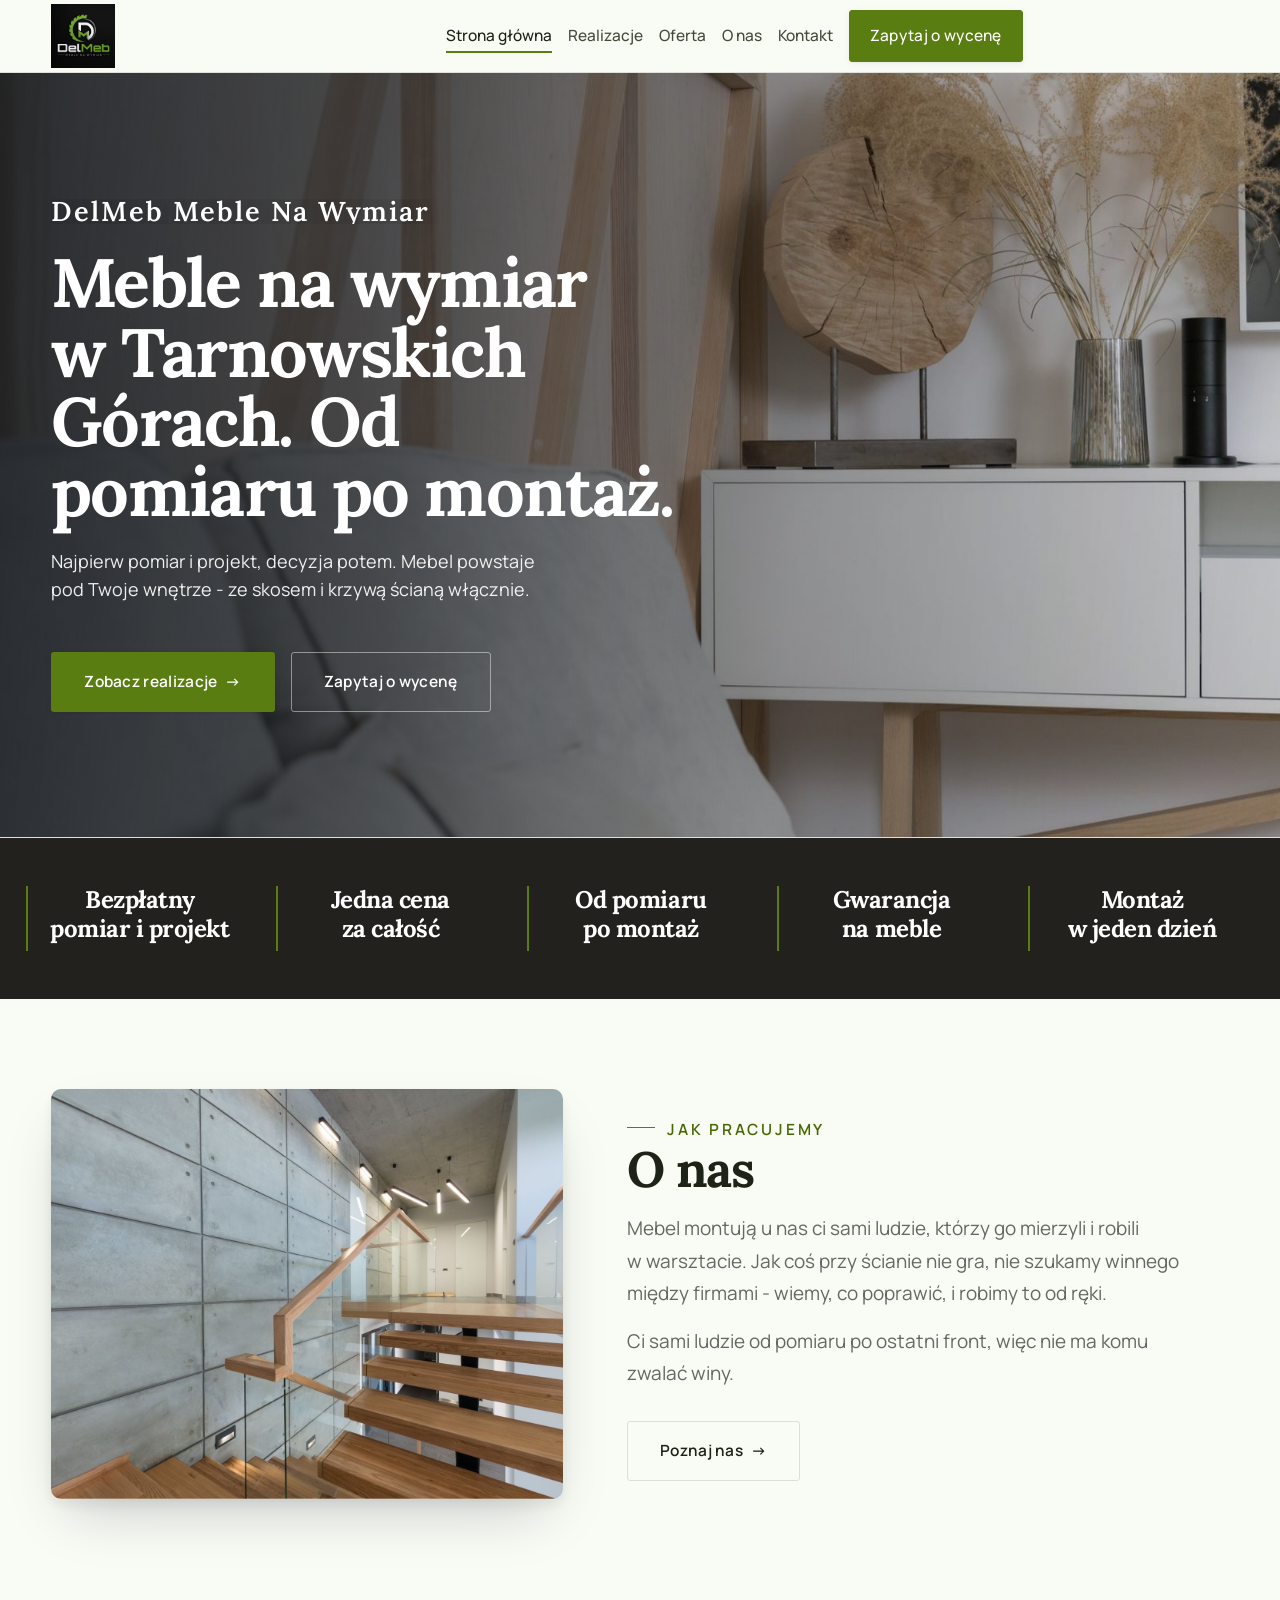
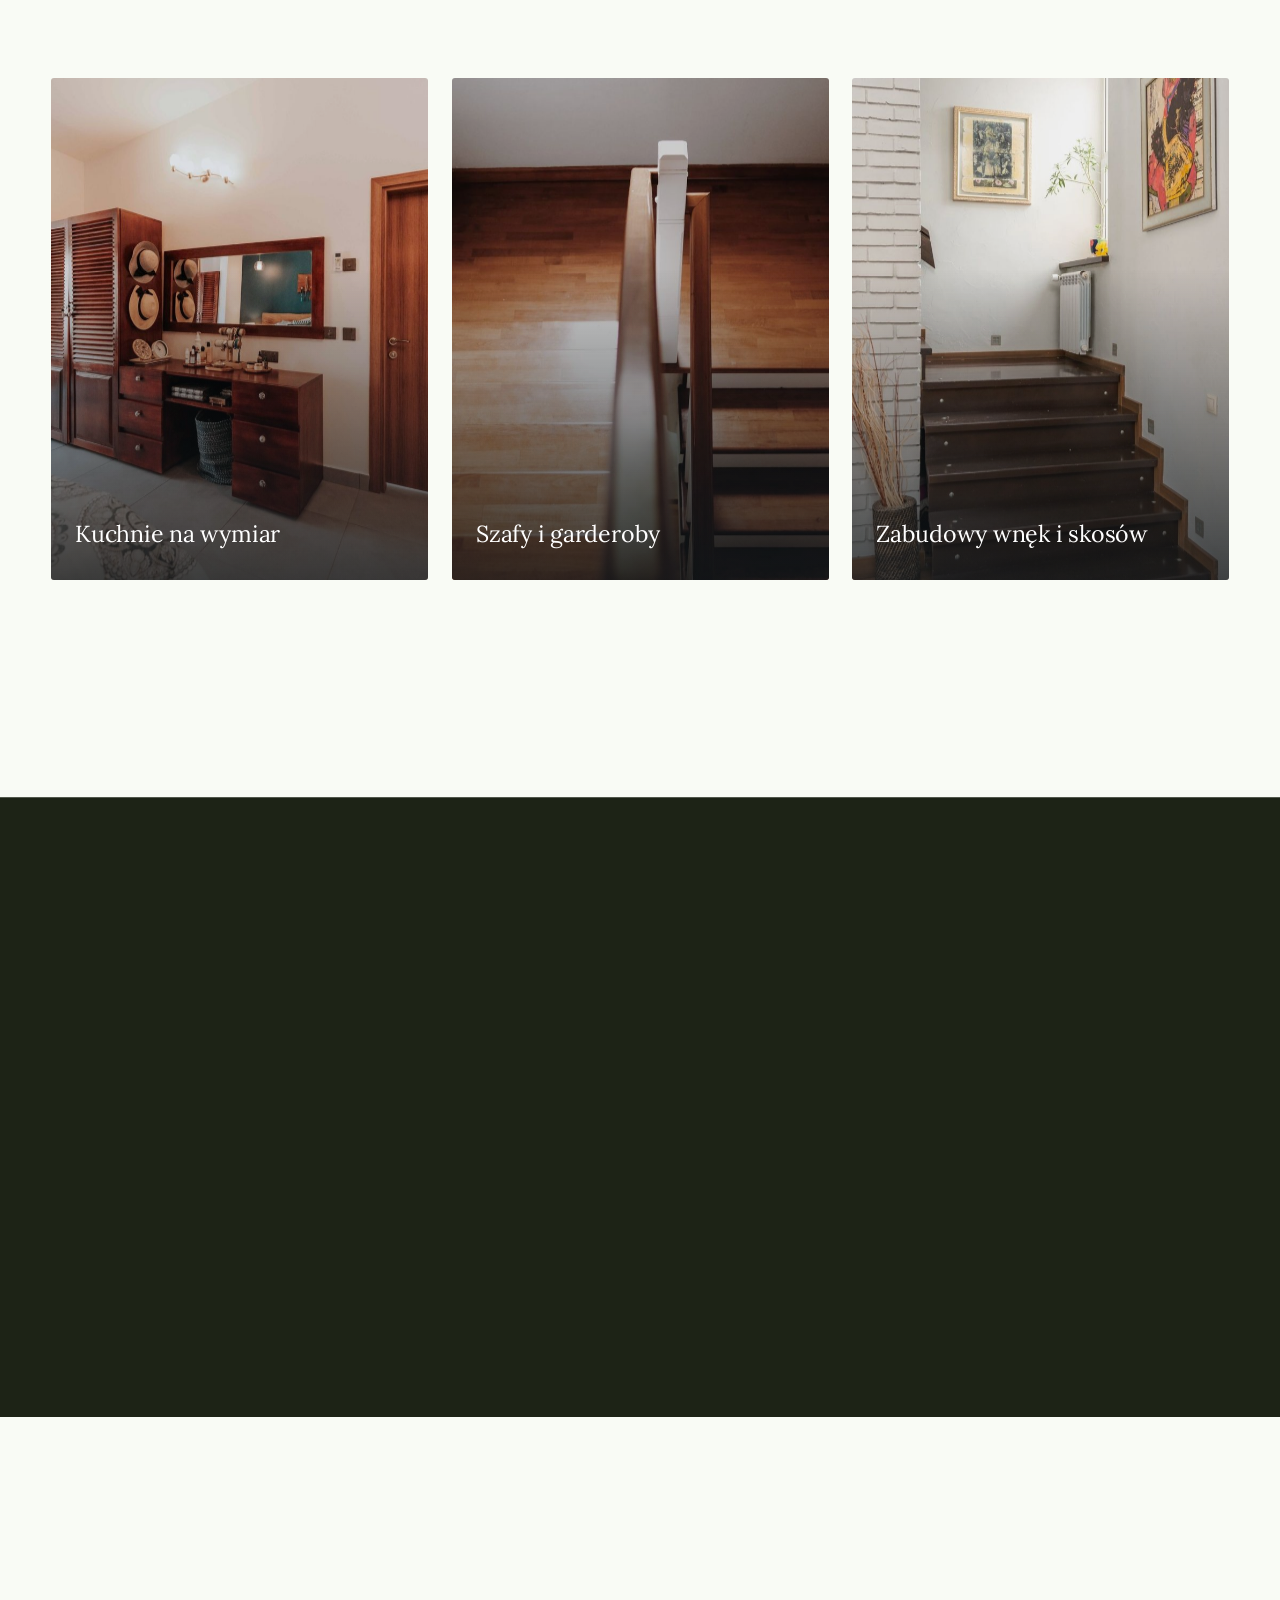
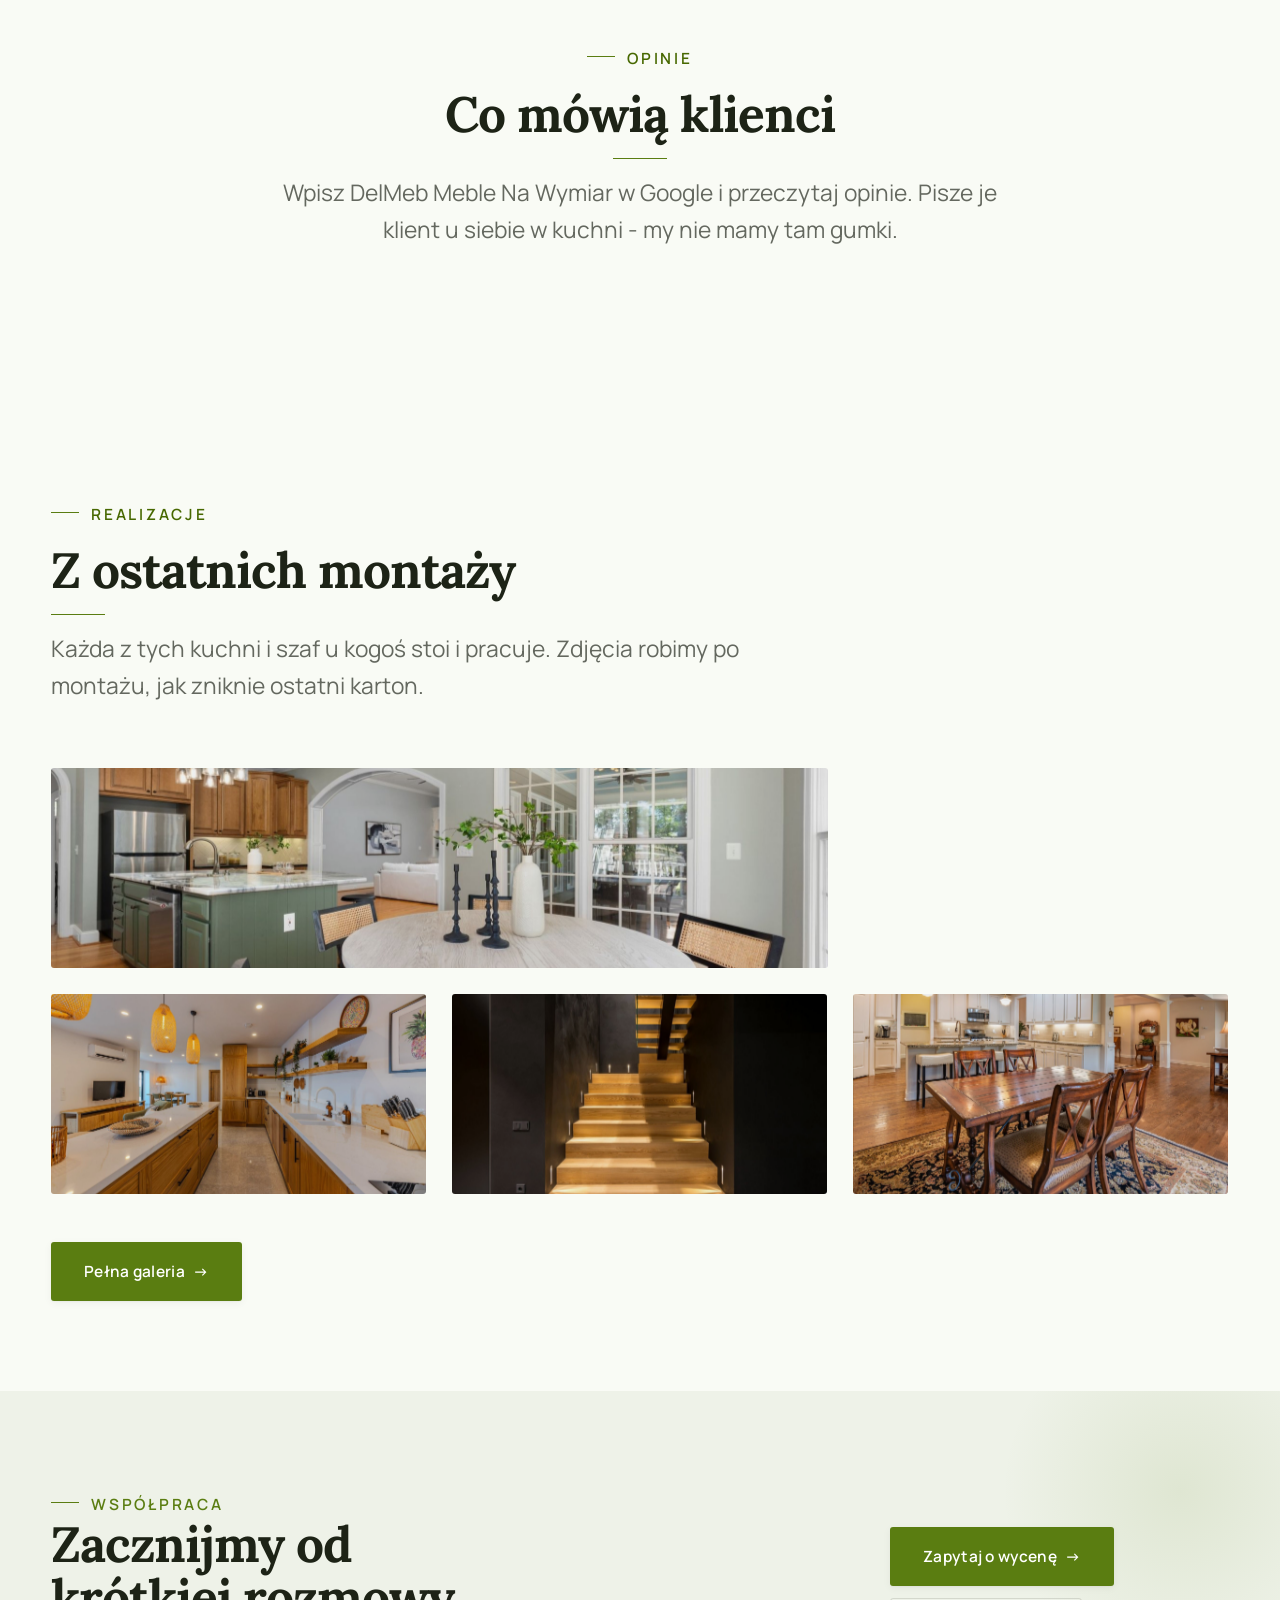
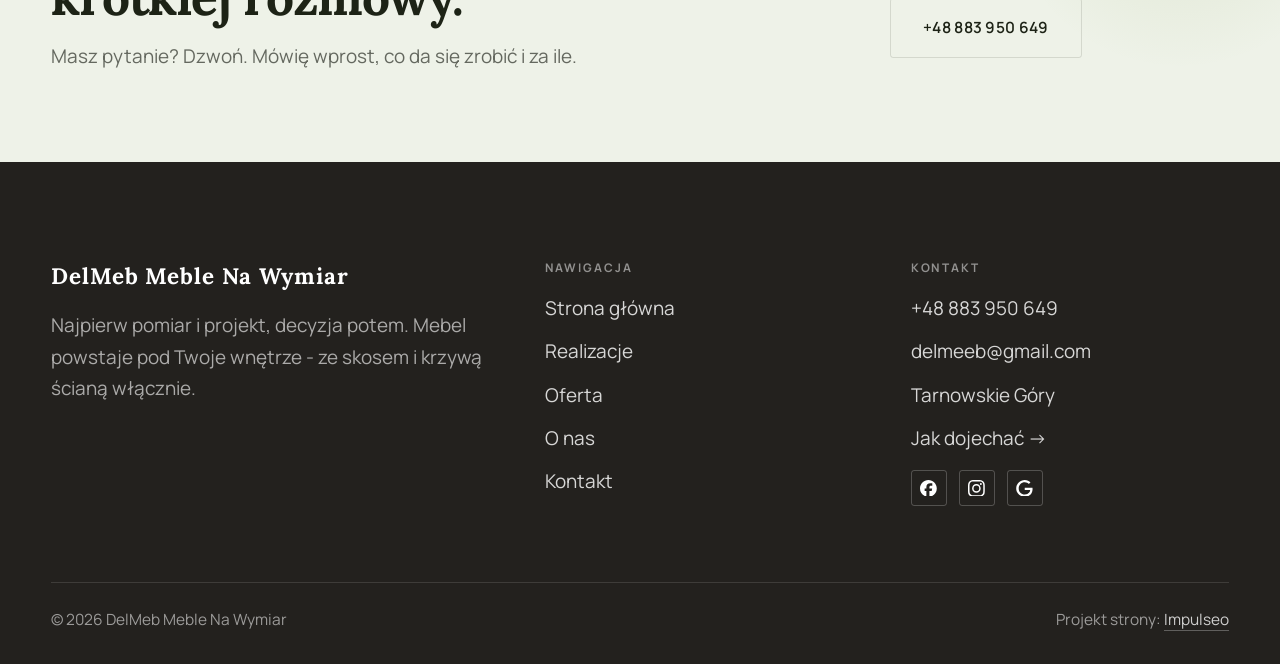
==== index.html @ a3f9ccca "Strona demo: delmeb-meble-na-wymiar" ====
<!DOCTYPE html>
<html lang="pl">
<head>
<meta charset="UTF-8">
<meta name="viewport" content="width=device-width, initial-scale=1.0">
<title>DelMeb Meble Na Wymiar - meble na wymiar, kuchnie i szafy</title>
<meta name="description" content="Meble na wymiar w Tarnowskich Górach: kuchnie, szafy i zabudowy pod Twoje wnętrze. Bezpłatny pomiar i projekt, jedna cena, montaż z gwarancją. Zadzwoń: +48 883 950 649.">
<link rel="canonical" href="https://kris20032.github.io/delmeb-meble-na-wymiar/">
<meta name="robots" content="noindex, nofollow">
<meta property="og:type" content="website">
<meta property="og:locale" content="pl_PL">
<meta property="og:site_name" content="DelMeb Meble Na Wymiar">
<meta property="og:title" content="DelMeb Meble Na Wymiar - meble na wymiar, kuchnie i szafy">
<meta property="og:description" content="Meble na wymiar w Tarnowskich Górach: kuchnie, szafy i zabudowy pod Twoje wnętrze. Bezpłatny pomiar i projekt, jedna cena, montaż z gwarancją. Zadzwoń: +48 883 950 649.">
<meta property="og:url" content="https://kris20032.github.io/delmeb-meble-na-wymiar/">
<meta property="og:image" content="https://kris20032.github.io/delmeb-meble-na-wymiar/img/og.jpg">
<meta property="og:image:width" content="1200">
<meta property="og:image:height" content="630">
<meta name="twitter:card" content="summary_large_image">
<script type="application/ld+json">{"@context": "https://schema.org", "@type": "HomeAndConstructionBusiness", "name": "DelMeb Meble Na Wymiar", "url": "https://kris20032.github.io/delmeb-meble-na-wymiar/", "telephone": "+48883950649", "image": "https://kris20032.github.io/delmeb-meble-na-wymiar/img/og.jpg", "areaServed": "Tarnowskie Góry", "sameAs": ["https://www.facebook.com/DelMeb.Meble.na.wymiar/", "https://www.instagram.com/delmeb_meble_na_wymiar/", "https://www.google.com/maps/place/DelMeb+Meble+Na+Wymiar/@50.4553258,18.847706,17z/data=!4m6!3m5!1s0x471129ba5f49520d:0xf92a352cb4d22ef1"]}</script>
<link rel="preconnect" href="https://fonts.googleapis.com">
<link rel="preconnect" href="https://fonts.gstatic.com" crossorigin>
<link href="https://fonts.googleapis.com/css2?family=Lora:wght@500;600;700&family=Manrope:wght@400;500;600&display=swap" rel="stylesheet">
<link rel="stylesheet" href="assets/styles.css?v=ba3d588a">
</head>
<body>

<header class="nav">
  <div class="wrap nav-inner">
    <a class="brand brand-has-logo" href="index.html"><img class="brand-logo" src="img/logo.jpg" alt="DelMeb Meble Na Wymiar" width="720" height="720" decoding="async"></a>
    <nav class="nav-links">
      <a href="index.html" class="active" aria-current="page">Strona główna</a>
      <a href="realizacje.html">Realizacje</a>
      <a href="oferta.html">Oferta</a>
      <a href="o-nas.html">O nas</a>
      <a href="kontakt.html">Kontakt</a>
      <a href="kontakt.html" class="btn btn-accent">Zapytaj o wycenę</a>
    </nav>
    <button class="nav-toggle" aria-label="Menu"><span></span><span></span><span></span></button>
  </div>
</header>

<main>
<section class="hero-cine">
  <img src="img/hero.jpg" fetchpriority="high" data-rotate="img/g14.jpg|img/g13.jpg" alt="DelMeb Meble Na Wymiar - Meble na wymiar w Tarnowskich Górach. Od pomiaru po montaż. " width="1880" height="1253">
  <div class="wrap">
    <div class="hero-copy">
      <div class="brandmark bm-s"><span class="bm-line"><span>DelMeb Meble Na Wymiar</span></span></div>
      <h1>Meble na wymiar w Tarnowskich Górach. Od pomiaru po montaż. </h1>
      <p class="lead">Najpierw pomiar i projekt, decyzja potem. Mebel powstaje pod Twoje wnętrze - ze skosem i krzywą ścianą włącznie.</p>
      <div class="hero-actions">
        <a href="realizacje.html" class="btn btn-accent">Zobacz realizacje <span class="arr">→</span></a>
        <a href="kontakt.html" class="btn btn-ghost btn-on-dark">Zapytaj o wycenę</a>
      </div>
    </div>
  </div>
</section>
<section class="strip n-5" style="padding-block:0">
  <div class="wrap">
    <div class="item reveal"><div class="k">Bezpłatny pomiar i projekt</div><div class="v"></div></div>
    <div class="item reveal"><div class="k">Jedna cena za całość</div><div class="v"></div></div>
    <div class="item reveal"><div class="k">Od pomiaru po montaż</div><div class="v"></div></div>
    <div class="item reveal"><div class="k">Gwarancja na meble</div><div class="v"></div></div>
    <div class="item reveal"><div class="k">Montaż w jeden dzień</div><div class="v"></div></div>
  </div>
</section>
<section>
  <div class="wrap split">
    <div class="split-art reveal"><img src="img/g1.jpg" alt="DelMeb Meble Na Wymiar - realizacja" loading="lazy" width="1600" height="1068" decoding="async"></div>
    <div class="split-copy reveal">
      <span class="eyebrow">Jak pracujemy</span>
      <h2>O nas</h2>
      <p class="muted">Mebel montują u nas ci sami ludzie, którzy go mierzyli i robili w warsztacie. Jak coś przy ścianie nie gra, nie szukamy winnego między firmami - wiemy, co poprawić, i robimy to od ręki.</p>
      <p class="muted">Ci sami ludzie od pomiaru po ostatni front, więc nie ma komu zwalać winy.</p>
      <a href="o-nas.html" class="btn btn-ghost">Poznaj nas <span class="arr">→</span></a>
    </div>
  </div>
</section>
<section class="gateways-band">
  <div class="wrap">
    <div class="gateways">
      <a href="oferta.html" class="gateway reveal"><img src="img/g2.jpg" alt="Kuchnie na wymiar" loading="lazy" width="1600" height="1067" decoding="async"><span class="g-ttl">Kuchnie na wymiar</span></a>
      <a href="oferta.html" class="gateway reveal"><img src="img/g3.jpg" alt="Szafy i garderoby" loading="lazy" width="1600" height="1066" decoding="async"><span class="g-ttl">Szafy i garderoby</span></a>
      <a href="oferta.html" class="gateway reveal"><img src="img/g4.jpg" alt="Zabudowy wnęk i skosów" loading="lazy" width="1600" height="1068" decoding="async"><span class="g-ttl">Zabudowy wnęk i skosów</span></a>
    </div>
  </div>
</section>
<section class="stopklatka" aria-hidden="true">
  <div class="stk-bg" style="background-image:url(img/g5.jpg)"></div>
</section>
<section class="opinie op-fallback">
  <div class="wrap">
    <div class="head center reveal">
      <span class="eyebrow">Opinie</span>
      <h2>Co mówią klienci</h2>
      <p>Wpisz DelMeb Meble Na Wymiar w Google i przeczytaj opinie. Pisze je klient u siebie w kuchni - my nie mamy tam gumki.</p>
    </div>
  </div>
</section>
<section>
  <div class="wrap">
    <div class="head reveal">
      <span class="eyebrow">Realizacje</span>
      <h2>Z ostatnich montaży</h2>
      <p>Każda z tych kuchni i szaf u kogoś stoi i pracuje. Zdjęcia robimy po montażu, jak zniknie ostatni karton.</p>
    </div>
    <div class="gallery">
      <div class="tile t-two3 reveal"><img src="img/g6.jpg" alt="DelMeb Meble Na Wymiar" loading="lazy" width="1600" height="1066" decoding="async"></div>
      <div class="tile t-third reveal"><img src="img/g7.jpg" alt="DelMeb Meble Na Wymiar" loading="lazy" width="1600" height="1068" decoding="async"></div>
      <div class="tile t-third reveal"><img src="img/g8.jpg" alt="DelMeb Meble Na Wymiar" loading="lazy" width="1600" height="1066" decoding="async"></div>
      <div class="tile t-third reveal"><img src="img/g9.jpg" alt="DelMeb Meble Na Wymiar" loading="lazy" width="1600" height="1068" decoding="async"></div>
      <div class="tile t-third reveal"><img src="img/g10.jpg" alt="DelMeb Meble Na Wymiar" loading="lazy" width="1600" height="1066" decoding="async"></div>
    </div>
    <div style="margin-top:var(--space-7)" class="reveal"><a href="realizacje.html" class="btn btn-accent">Pełna galeria <span class="arr">→</span></a></div>
  </div>
</section>
<section class="cta">
  <div class="wrap">
    <div class="reveal">
      <span class="eyebrow">Współpraca</span>
      <h2>Zacznijmy od krótkiej rozmowy.</h2>
      <p>Masz pytanie? Dzwoń. Mówię wprost, co da się zrobić i za ile.</p>
    </div>
    <div class="cta-actions reveal">
      <a href="kontakt.html" class="btn btn-light">Zapytaj o wycenę <span class="arr">→</span></a>
      <a href="tel:+48883950649" class="btn btn-ghost btn-ghost-cta">+48 883 950 649</a>
    </div>
  </div>
</section>
</main>

<footer>
  <div class="wrap">
    <div class="foot-grid">
      <div class="foot-brand">
        <div class="name">DelMeb Meble Na Wymiar</div>
        <p>Najpierw pomiar i projekt, decyzja potem. Mebel powstaje pod Twoje wnętrze - ze skosem i krzywą ścianą włącznie.</p>
      </div>
      <div class="foot-col">
        <h4>Nawigacja</h4>
        <a href="index.html">Strona główna</a>
        <a href="realizacje.html">Realizacje</a>
        <a href="oferta.html">Oferta</a>
        <a href="o-nas.html">O nas</a>
        <a href="kontakt.html">Kontakt</a>
      </div>
      <div class="foot-col">
        <h4>Kontakt</h4>
        <a href="tel:+48883950649">+48 883 950 649</a>
        <a href="mailto:delmeeb@gmail.com">delmeeb@gmail.com</a>
        <p>Tarnowskie Góry</p>
        <a href="https://www.google.com/maps/place/DelMeb+Meble+Na+Wymiar/@50.4553258,18.847706,17z/data=!4m6!3m5!1s0x471129ba5f49520d:0xf92a352cb4d22ef1" target="_blank" rel="noopener">Jak dojechać →</a>
      <div class="foot-soc">
        <a class="soc" href="https://www.facebook.com/DelMeb.Meble.na.wymiar/" target="_blank" rel="noopener" aria-label="Facebook - DelMeb Meble Na Wymiar"><svg viewBox="0 0 24 24" aria-hidden="true" focusable="false"><path d="M9.101 23.691v-7.98H6.627v-3.667h2.474v-1.58c0-4.085 1.848-5.978 5.858-5.978.401 0 .955.042 1.468.103a8.68 8.68 0 0 1 1.141.195v3.325a8.623 8.623 0 0 0-.653-.036 26.805 26.805 0 0 0-.733-.009c-.707 0-1.259.096-1.675.309a1.686 1.686 0 0 0-.679.622c-.258.42-.374.995-.374 1.752v1.297h3.919l-.386 2.103-.287 1.564h-3.246v8.245C19.396 23.238 24 18.179 24 12.044c0-6.627-5.373-12-12-12s-12 5.373-12 12c0 5.628 3.874 10.35 9.101 11.647Z" fill="currentColor"/></svg></a>
        <a class="soc" href="https://www.instagram.com/delmeb_meble_na_wymiar/" target="_blank" rel="noopener" aria-label="Instagram - DelMeb Meble Na Wymiar"><svg viewBox="0 0 24 24" aria-hidden="true" focusable="false"><path d="M7.0301.084c-1.2768.0602-2.1487.264-2.911.5634-.7888.3075-1.4575.72-2.1228 1.3877-.6652.6677-1.075 1.3368-1.3802 2.127-.2954.7638-.4956 1.6365-.552 2.914-.0564 1.2775-.0689 1.6882-.0626 4.947.0062 3.2586.0206 3.6671.0825 4.9473.061 1.2765.264 2.1482.5635 2.9107.308.7889.72 1.4573 1.388 2.1228.6679.6655 1.3365 1.0743 2.1285 1.38.7632.295 1.6361.4961 2.9134.552 1.2773.056 1.6884.069 4.9462.0627 3.2578-.0062 3.668-.0207 4.9478-.0814 1.28-.0607 2.147-.2652 2.9098-.5633.7889-.3086 1.4578-.72 2.1228-1.3881.665-.6682 1.0745-1.3378 1.3795-2.1284.2957-.7632.4966-1.636.552-2.9124.056-1.2809.0692-1.6898.063-4.948-.0063-3.2583-.021-3.6668-.0817-4.9465-.0607-1.2797-.264-2.1487-.5633-2.9117-.3084-.7889-.72-1.4568-1.3876-2.1228C21.2982 1.33 20.628.9208 19.8378.6165 19.074.321 18.2017.1197 16.9244.0645 15.6471.0093 15.236-.005 11.977.0014 8.718.0076 8.31.0215 7.0301.0839m.1402 21.6932c-1.17-.0509-1.8053-.2453-2.2287-.408-.5606-.216-.96-.4771-1.3819-.895-.422-.4178-.6811-.8186-.9-1.378-.1644-.4234-.3624-1.058-.4171-2.228-.0595-1.2645-.072-1.6442-.079-4.848-.007-3.2037.0053-3.583.0607-4.848.05-1.169.2456-1.805.408-2.2282.216-.5613.4762-.96.895-1.3816.4188-.4217.8184-.6814 1.3783-.9003.423-.1651 1.0575-.3614 2.227-.4171 1.2655-.06 1.6447-.072 4.848-.079 3.2033-.007 3.5835.005 4.8495.0608 1.169.0508 1.8053.2445 2.228.408.5608.216.96.4754 1.3816.895.4217.4194.6816.8176.9005 1.3787.1653.4217.3617 1.056.4169 2.2263.0602 1.2655.0739 1.645.0796 4.848.0058 3.203-.0055 3.5834-.061 4.848-.051 1.17-.245 1.8055-.408 2.2294-.216.5604-.4763.96-.8954 1.3814-.419.4215-.8181.6811-1.3783.9-.4224.1649-1.0577.3617-2.2262.4174-1.2656.0595-1.6448.072-4.8493.079-3.2045.007-3.5825-.006-4.848-.0608M16.953 5.5864A1.44 1.44 0 1 0 18.39 4.144a1.44 1.44 0 0 0-1.437 1.4424M5.8385 12.012c.0067 3.4032 2.7706 6.1557 6.173 6.1493 3.4026-.0065 6.157-2.7701 6.1506-6.1733-.0065-3.4032-2.771-6.1565-6.174-6.1498-3.403.0067-6.156 2.771-6.1496 6.1738M8 12.0077a4 4 0 1 1 4.008 3.9921A3.9996 3.9996 0 0 1 8 12.0077" fill="currentColor"/></svg></a>
        <a class="soc" href="https://www.google.com/maps/place/DelMeb+Meble+Na+Wymiar/@50.4553258,18.847706,17z/data=!4m6!3m5!1s0x471129ba5f49520d:0xf92a352cb4d22ef1" target="_blank" rel="noopener" aria-label="Google - DelMeb Meble Na Wymiar"><svg viewBox="0 0 24 24" aria-hidden="true" focusable="false"><path d="M12.48 10.92v3.28h7.84c-.24 1.84-.853 3.187-1.787 4.133-1.147 1.147-2.933 2.4-6.053 2.4-4.827 0-8.6-3.893-8.6-8.72s3.773-8.72 8.6-8.72c2.6 0 4.507 1.027 5.907 2.347l2.307-2.307C18.747 1.44 16.133 0 12.48 0 5.867 0 .307 5.387.307 12s5.56 12 12.173 12c3.573 0 6.267-1.173 8.373-3.36 2.16-2.16 2.84-5.213 2.84-7.667 0-.76-.053-1.467-.173-2.053H12.48z" fill="currentColor"/></svg></a>
      </div>
      </div>
    </div>
    <div class="foot-bot">
      <span>© 2026 DelMeb Meble Na Wymiar</span>
      <span>Projekt strony: <a class="foot-credit" href="https://impulseo.pl" target="_blank" rel="noopener">Impulseo</a></span>
    </div>
  </div>
</footer>
<div class="sticky-reserve"><a class="sr-book" href="kontakt.html">Zapytaj o wycenę</a><a class="sr-call" href="tel:+48883950649" aria-label="Zadzwoń"><svg class="ico-tel" width="16" height="16" viewBox="0 0 24 24" fill="none" aria-hidden="true"><path d="M6.6 10.8a15.5 15.5 0 0 0 6.6 6.6l2.2-2.2a1 1 0 0 1 1-.24 11.4 11.4 0 0 0 3.6.58 1 1 0 0 1 1 1V20a1 1 0 0 1-1 1A17 17 0 0 1 3 4a1 1 0 0 1 1-1h3.5a1 1 0 0 1 1 1c0 1.25.2 2.46.58 3.6a1 1 0 0 1-.25 1l-2.23 2.2Z" fill="currentColor"/></svg></a></div>
<div class="demo-wazne" data-do="2026-10-22" data-cykl="3" hidden><svg class="dw-ico" width="13" height="13" viewBox="0 0 24 24" fill="none" aria-hidden="true"><circle cx="12" cy="12" r="8.6" stroke="currentColor" stroke-width="1.8"/><path d="M12 7.2V12l3.3 2" stroke="currentColor" stroke-width="1.8" stroke-linecap="round"/></svg><span class="dw-txt"></span></div>

<script src="assets/main.js"></script>
</body>
</html>
---- assets/styles.css ----
/* ============================================================
   STOLBASZ — premium, architektoniczny B2B fit-out
   Jasna paleta, zero brązu. System wg premium-web-craft.
   Projekt strony: Impulseo (impulseo.pl)
   ============================================================ */

:root{
  /* PALETA — jasna, architektoniczna, chłodna */
  --paper:#F3F1EC;          /* główne tło */
  --paper-2:#E6E3DB;        /* sekcje alternatywne (chłodny jasny szary) */
  --paper-3:#E6E3DB;        /* delikatne wypełnienia */
  --ink:#23211E;            /* tekst główny — chłodny grafit */
  --ink-soft:#43403A;       /* nagłówki drugorzędne */
  --muted:#87837A;          /* tekst poboczny */
  --line:rgba(35,33,30,.12);/* hairline */
  --accent:#8A6B3C;         /* stonowany petrol-slate — jedyny akcent */
  --accent-d:#6E5430;
  --accent-soft:rgba(138,107,60,.10);
  --dark:#23211E;           /* sekcje ciemne (stopka/CTA) */

  /* HOVER ZDJĘĆ — JEDEN standard dla całego silnika (decyzja K. 04.08.2026, artefakt z wariantami).
     AKTUALNE (K.+Szymon 09.08.2026, wybór z artefaktu 6 wariantów): zoom 1.05 przy 1.4s -
     przy tak długim czasie mocniejszy kadr NIE skacze, tylko „oddycha". Poprzedni standard
     (1.02 / .55s z 04.08) odbierany jako dynamiczny i szybki.
     Spoczynek lekko przygaszony, ale TYLKO tam, gdzie jest mysz (@media hover:hover) —
     na telefonie zdjęcia zostają w pełnej jasności. */
  --img-zoom:1.05;                   /* K.+Szymon 09.08: wariant F z artefaktu porównawczego */
  --img-rest:brightness(.95) saturate(.99);
  --img-hot:brightness(1.06) saturate(1.05);
  --img-dur:1.4s;                    /* K.+Szymon 09.08 (wariant F): powoli = elegancko */
  --img-ease:cubic-bezier(.16,.84,.44,1);  /* miękki ogon, efekt „oddychania" */

  /* ODSTĘPY — skala 4/8 */
  --space-1:4px; --space-2:8px; --space-3:12px; --space-4:16px; --space-5:24px;
  --space-6:32px; --space-7:48px; --space-8:64px; --space-9:96px; --space-10:128px;

  /* TYPOGRAFIA — fluid clamp() (skala podbita 16.07.2026: większe, czytelniejsze litery — uwaga Adama) */
  --text-sm:clamp(.9rem,.87rem + .12vw,1rem);
  --text-base:clamp(1.08rem,1.04rem + .18vw,1.2rem);
  --text-lg:clamp(1.24rem,1.15rem + .34vw,1.44rem);
  --text-h3:clamp(1.34rem,1.22rem + .55vw,1.66rem);
  --text-h2:clamp(2.1rem,1.66rem + 2.1vw,3.1rem);
  --text-h1:clamp(2.9rem,2.1rem + 4vw,5.1rem);

  /* PROMIENIE — architektoniczne, raczej ostre */
  --r-sm:3px; --r-md:6px; --r-lg:10px;

  /* RUCH */
  --ease:cubic-bezier(.25,.46,.45,.94); --dur:.24s;

  /* CIENIE — miękkie, warstwowe */
  --sh-sm:0 1px 2px rgba(16,24,32,.04), 0 2px 8px rgba(16,24,32,.05);
  --sh-md:0 2px 6px rgba(16,24,32,.05), 0 12px 28px -8px rgba(16,24,32,.12);
  --sh-lg:0 6px 14px rgba(16,24,32,.07), 0 26px 56px -18px rgba(16,24,32,.22);

  --hairline:1px solid var(--line);

  --font-display:'Lora',serif;
  --font-body:'Manrope',sans-serif;
}

*{box-sizing:border-box;margin:0;padding:0}
html{scroll-behavior:smooth}
body{
  font-family:var(--font-body);
  font-size:var(--text-base);
  line-height:1.65;
  color:var(--ink);
  background:var(--paper);
  -webkit-font-smoothing:antialiased;
  text-rendering:optimizeLegibility;
}
img{max-width:100%;height:auto;display:block}  /* height:auto = width/height z atrybutów trzyma proporcje (TOP#12) */
a{color:inherit;text-decoration:none}

.wrap{width:min(92%,1180px);margin-inline:auto}
section{padding-block:clamp(52px,6.5vw,96px)}

h1,h2,h3{font-family:var(--font-display);font-weight:700;line-height:1.08;letter-spacing:-.02em;color:var(--ink)}
h1{font-size:var(--text-h1);letter-spacing:-.035em}
h2{font-size:var(--text-h2);letter-spacing:-.025em}
h3{font-size:var(--text-h3)}
/* MIARA — długość wiersza. WCAG 2.2 SC 1.4.8: max 80 znaków; Butterick: 45–90.
   68ch daje realnie 72–78 znaków polskiego tekstu, czyli z zapasem pod granicą.
   Wcześniej limit miał TYLKO <p> — <li>, <blockquote> i <dd> nie miały żadnego,
   i to jedyny powód, dla którego 23 bloki na dwóch oddanych stronach jadą po
   83–106 znaków w wierszu (pomiar 07.08.2026, bramka `miara`).
   ⚠️ Listy i definicje ograniczamy TYLKO bez klasy: `ul`/`ol` z klasą to u nas
   układ (siatki kafli, menu), a nie tekst ciągły — tam miarę wyznacza układ. */
/* 60ch, nie 68ch (K. 10.08): po zmianie fontów na węższe kroje (DM Sans i spółka)
   w 68ch mieściło się ~90 znaków - bramka pikselowa słusznie zgłaszała przekroczenie
   granicy 80. Pomiar na żywej przeglądarce: 60ch = 90 znaków, 53ch = ~78 znaków, czyli normę WCAG 1.4.8. */
:root{ --miara:53ch }
p{max-width:min(100%,var(--miara))}
blockquote,
ul:not([class])>li, ol:not([class])>li,
dl:not([class])>dd{max-width:min(100%,var(--miara))}

/* ⚠️ Świadomie BEZ wyjątku `.tile p,.card p,.svc p{max-width:none}`, choć nasuwa się sam:
   te akapity BYŁY już ograniczone (stare `p{max-width:65ch}`), więc „wyjątek" nie odblokowałby
   niczego nowego — tylko ROZLUŹNIŁ stan sprzed zmiany na wszystkich demach naraz.
   `figcaption` żadna z reguł wyżej nie dotyczy, więc też nie potrzebuje zwolnienia. */

/* ŁAMANIE. `balance` wyrównuje długości wierszy w nagłówku, `pretty` pilnuje ostatniego
   wiersza akapitu, żeby nie został w nim jeden wyraz. Obsługiwane od Chrome 117 /
   Safari 17.5; starsze przeglądarki po prostu ignorują tę własność.
   `text-wrap:pretty` nie występowało dotąd ANI RAZ w silniku ani w repo klientów. */
h1,h2,h3,.lead,.lede{text-wrap:balance}
p,li,blockquote,dd{text-wrap:pretty}

.eyebrow{
  font-family:var(--font-body);
  font-size:var(--text-sm);
  font-weight:600;
  letter-spacing:.18em;
  text-transform:uppercase;
  color:var(--accent);
  display:inline-flex;align-items:center;gap:var(--space-3);
}
/* flex:none + margin-top = kreska trzyma się PIERWSZEJ linii. Wcześniej align-items:center
   centrowało ją względem całego bloku i przy zawinięciu (długi kicker typu
   „…WNĘTRZ · LESZNO · OD 2019") druga linia lądowała z brzydkim wcięciem. */
.eyebrow{align-items:flex-start}
.eyebrow>*,.eyebrow{text-wrap:balance}   /* dlugi kicker lamal sie na sierote typu samo „2019" w drugiej linii */
.eyebrow::before{content:"";width:28px;height:1px;background:var(--accent);display:inline-block;flex:none;margin-top:.62em}

.muted{color:var(--muted)}
.lead{font-size:var(--text-lg);line-height:1.55;color:var(--ink-soft);max-width:50ch}

/* ---------- BUTTONS ---------- */
.btn{
  display:inline-flex;align-items:center;gap:var(--space-2);
  font-weight:600;font-size:var(--text-sm);letter-spacing:.02em;
  padding:var(--space-4) var(--space-6);
  border-radius:var(--r-sm);
  transition:transform var(--dur) var(--ease),box-shadow var(--dur) var(--ease),background var(--dur) var(--ease);
  cursor:pointer;border:1px solid transparent;
}
.btn-accent{background:var(--accent);color:#fff;box-shadow:var(--sh-sm)}
.btn-accent:hover{background:var(--accent-d);transform:translateY(-2px);box-shadow:var(--sh-md)}
.btn-accent:active{transform:translateY(0);box-shadow:var(--sh-sm)}
.btn-ghost{background:transparent;color:var(--ink);border-color:var(--line)}
.btn-ghost:hover{border-color:var(--accent);color:var(--accent);transform:translateY(-2px)}
.btn-light{background:#fff;color:var(--ink);box-shadow:var(--sh-sm)}
.btn-light:hover{transform:translateY(-2px);box-shadow:var(--sh-md)}
.btn .arr{transition:transform var(--dur) var(--ease)}
.btn:hover .arr{transform:translateX(4px)}

/* ---------- NAV ---------- */
.nav{
  position:sticky;top:0;z-index:50;
  background:color-mix(in srgb,var(--paper) 88%,transparent);
  backdrop-filter:saturate(140%) blur(10px);
  border-bottom:var(--hairline);
}
.nav-inner{display:flex;align-items:center;justify-content:space-between;gap:var(--space-5);height:72px}
/* ANTY-NACHODZENIE (K. 05.08.2026): długa nazwa firmy + przycisk z pełnym numerem nie mieściły się w pasku
   i flex ściskał linki PONIŻEJ ich treści - "Kontakt" wchodził na ramkę "Zadzwoń +48 ...". Teraz ustępuje
   nazwa marki (skrót wielokropkiem), a menu i przycisk nigdy się nie kurczą ani nie zachodzą na siebie. */
.brand{display:flex;flex-direction:column;line-height:1;min-width:0;flex:0 1 auto}
.brand .name{font-family:var(--font-display);font-weight:800;font-size:1.35rem;letter-spacing:.04em;white-space:nowrap;overflow:hidden;text-overflow:ellipsis}
.brand .sub{font-size:.62rem;letter-spacing:.34em;text-transform:uppercase;color:var(--muted);margin-top:5px;white-space:nowrap;overflow:hidden;text-overflow:ellipsis}
.nav-links{display:flex;align-items:center;gap:var(--space-6);flex:0 0 auto}
.nav-links a{font-size:var(--text-sm);font-weight:500;color:var(--ink-soft);position:relative;padding-block:4px;white-space:nowrap;transition:color var(--dur) var(--ease)}
.nav-links a::after{content:"";position:absolute;left:0;bottom:0;width:0;height:1.5px;background:var(--accent);transition:width var(--dur) var(--ease)}
.nav-links a:hover,.nav-links a.active{color:var(--ink)}
.nav-links a:hover::after,.nav-links a.active::after{width:100%}
.nav-links .btn{padding:var(--space-2) var(--space-5)}
/* przyciski w nav: właściwy kolor (przebij .nav-links a) + bez podkreślenia */
.nav-links a.btn-accent{color:#fff}
.nav-links a.btn-ghost,.nav-links a.btn-light{color:var(--ink)}
/* CTA w pasku: NIE podkreślenie spod linków menu, ale ten sam przelatujący błysk,
   co na wszystkich innych przyciskach (zgłoszenie K. 13.08.2026 - „na hero jest efekt
   światła przechodzącego przez przycisk, na navbarze go nie ma, a mają być identyczne").
   Reguła `.nav-links a::after` jest silniejsza od `.btn::after`, więc trzeba jej
   geometrię wyzerować i wpisać połysk z nazwy - samo `display:none` gasiło efekt. */
.nav-links a.btn::after{
  display:block;content:"";position:absolute;inset:0;z-index:-1;pointer-events:none;
  width:auto;height:auto;border-radius:inherit;   /* kasuje geometrię podkreślenia (width:0;height:1.5px) */
  background:linear-gradient(100deg,transparent 32%,rgba(255,255,255,.20) 50%,transparent 68%);
  translate:-120% 0}
@media (prefers-reduced-motion:no-preference){
  .nav-links a.btn:hover::after{translate:120% 0;transition:translate .75s var(--mt-ease,cubic-bezier(.16,.84,.44,1))}
}
.nav-toggle{display:none;background:none;border:none;cursor:pointer;flex-direction:column;gap:5px;padding:8px}
.nav-toggle span{width:24px;height:2px;background:var(--ink);transition:var(--dur)}
/* Ciasny zakres MIĘDZY menu mobilnym a pełnym pulpitem: zbijamy odstępy i nazwę marki,
   żeby wszystko zmieściło się naturalnie, zanim w ogóle dojdzie do skracania wielokropkiem. */
@media(max-width:1280px) and (min-width:921px){
  .nav-links{gap:var(--space-4)}
  .nav-links .btn{padding:var(--space-2) var(--space-4)}
  .brand .name{font-size:1.15rem}
}

/* ---------- HERO (split) ---------- */
.hero{position:relative;overflow:hidden;border-bottom:var(--hairline)}
.hero-grid{display:grid;grid-template-columns:1.05fr .95fr;gap:clamp(24px,4vw,60px);align-items:center;
  padding-block:clamp(36px,4.5vw,64px)}
.hero-copy .eyebrow{margin-bottom:var(--space-5)}
.hero-copy h1{margin-bottom:var(--space-5)}
.hero-copy .lead{margin-bottom:var(--space-7)}
.hero-actions{display:flex;flex-wrap:wrap;gap:var(--space-4)}
.hero-art{position:relative;aspect-ratio:4/3;border-radius:var(--r-lg);overflow:hidden;box-shadow:var(--sh-lg)}
.hero-art img{width:100%;height:100%;object-fit:cover}
.hero-art::after{content:"";position:absolute;inset:0;background:linear-gradient(180deg,transparent 55%,rgba(18,24,28,.28))}
.hero-badge{position:absolute;left:var(--space-5);bottom:var(--space-5);z-index:2;
  background:rgba(252,252,251,.94);backdrop-filter:blur(4px);
  border-radius:var(--r-md);padding:var(--space-4) var(--space-5);box-shadow:var(--sh-md);max-width:78%}
.hero-badge strong{display:block;font-family:var(--font-display);font-size:1rem;letter-spacing:-.01em}
.hero-badge span{font-size:var(--text-sm);color:var(--muted)}

/* ---------- HERO duży / kinowy (strona główna) ---------- */
.hero-cine{position:relative;min-height:clamp(560px,82vh,840px);min-height:clamp(560px,82svh,840px);display:flex;align-items:center;overflow:hidden;border-bottom:var(--hairline)}
.hero-cine>img{position:absolute;inset:0;width:100%;height:100%;object-fit:cover;z-index:0}
.hero-cine::after{content:"";position:absolute;inset:0;z-index:1;
  background:linear-gradient(95deg,rgba(13,18,23,.86) 0%,rgba(13,18,23,.64) 32%,rgba(13,18,23,.24) 62%,rgba(13,18,23,.04) 100%)}
.hero-cine .wrap{position:relative;z-index:2;padding-block:var(--space-8)}
.hero-cine .hero-copy{max-width:660px}
.hero-cine .eyebrow{color:#fff;margin-bottom:var(--space-5)}
.hero-cine .eyebrow::before{background:#fff}
.hero-cine h1{color:#fff;margin-bottom:var(--space-5);font-size:clamp(2.9rem,2rem + 4.4vw,5.2rem);text-wrap:balance}
.hero-cine .lead{color:rgba(255,255,255,.92);max-width:48ch;margin-bottom:var(--space-7)}
.hero-cine .hero-actions{display:flex;flex-wrap:wrap;gap:var(--space-4)}
/* NISKIE OKNO (laptop z dokiem i paskami przeglądarki ma ~700-780 px wysokości widoku):
   H1 do 5.2rem + długi lead nie mieściły się i przyciski wypadały POD krawędź ekranu -
   klient widział stronę bez ani jednego CTA. Skalujemy w dół, zamiast przycinać treść. */
@media(min-width:821px) and (max-height:820px){
  .hero-cine{min-height:clamp(520px,94svh,780px)}
  .hero-cine .wrap{padding-block:var(--space-6)}
  .hero-cine h1{font-size:clamp(2.2rem,1.5rem + 2.6vw,3.6rem);margin-bottom:var(--space-4)}
  .hero-cine .eyebrow{margin-bottom:var(--space-4)}
  .hero-cine .lead{margin-bottom:var(--space-5);max-width:44ch}
}
@media(max-width:680px){
  .hero-cine{min-height:clamp(520px,76vh,640px);min-height:clamp(520px,76svh,640px);align-items:flex-end}
  .hero-cine::after{background:linear-gradient(0deg,rgba(13,18,23,.9) 6%,rgba(13,18,23,.45) 55%,rgba(13,18,23,.25) 100%)}
  .hero-cine .wrap{padding-bottom:var(--space-9)}
  /* TELEFON (~90% oglądających): lead potrafił zająć 8 linii i zepchnąć CTA poza pierwszy ekran.
     Zwężamy interlinię i skalę - treści nie ucinamy, bo to ona sprzedaje. */
  .hero-cine .lead{font-size:.98rem;line-height:1.5;margin-bottom:var(--space-5)}
  .hero-cine .eyebrow{font-size:.72rem;letter-spacing:.13em;margin-bottom:var(--space-4)}
  .hero-cine .eyebrow::before{width:20px}
  .hero-cine h1{margin-bottom:var(--space-4)}
}

/* full-bleed hero variant (podstrony) */
.pagehead{position:relative;min-height:46vh;min-height:46svh;display:flex;align-items:flex-end;overflow:hidden;border-bottom:var(--hairline)}
.pagehead img{position:absolute;inset:0;width:100%;height:100%;object-fit:cover}
/* 10.08.2026 (decyzja K.): mocniejsze przyciemnienie + cień pod tekstem. Bramka mierzyła na
   nagłówkach podstron 3,38-3,43:1 przy wymaganych 4,5 — jasne zdjęcie (hala, śnieg, niebo)
   podchodziło pod biały tekst. Zdjęcia klientów są różne, więc kontrast musi dawać WARSTWA,
   a nie szczęśliwy dobór kadru. */
.pagehead::after{content:"";position:absolute;inset:0;background:linear-gradient(180deg,rgba(18,24,28,.40),rgba(18,24,28,.76))}
.pagehead .wrap{position:relative;z-index:2;padding-block:var(--space-9);color:#fff}
.pagehead h1{color:#fff;max-width:18ch;text-shadow:0 2px 16px rgba(0,0,0,.55)}
.pagehead .eyebrow{color:#fff}
.pagehead .eyebrow::before{background:#fff}
.pagehead p{color:rgba(255,255,255,.92);margin-top:var(--space-4);max-width:54ch;text-shadow:0 1px 12px rgba(0,0,0,.5)}

/* ---------- STRIP (pasek skrótów / liczby) ---------- */
.strip{background:var(--dark);color:#fff}
/* PASEK HASEŁ — standard 04.08.2026 (decyzja K.): 5 haseł w JEDNYM rzędzie, tekst WYŚRODKOWANY,
   węższe marginesy boczne niż reszta strony (pasek ma iść szerzej), równe wysokości kolumn. */
.strip .wrap{width:min(96%,1440px);display:grid;grid-template-columns:repeat(5,1fr);
  gap:var(--space-5);padding-block:var(--space-7);align-items:stretch}
.strip .item .k{font-family:var(--font-display);font-size:clamp(1.05rem,.82rem + .85vw,1.55rem);
  font-weight:800;letter-spacing:-.02em;color:#fff;line-height:1.18;text-wrap:balance}
.strip .item .v{font-size:var(--text-sm);color:rgba(255,255,255,.66);margin-top:var(--space-2);line-height:1.4}
.strip .item{border-left:2px solid var(--accent);padding-inline:var(--space-4);
  text-align:center;display:flex;flex-direction:column;justify-content:center}
/* liczba kolumn = liczba haseł, żeby ostatnie nie zostawało samo w drugim rzędzie.
   Klasę n-N nadaje multipage.py; domyślnie (bez klasy) pasek jest 5-kolumnowy. */
.strip.n-2 .wrap{grid-template-columns:repeat(2,1fr)}
.strip.n-3 .wrap{grid-template-columns:repeat(3,1fr)}
.strip.n-4 .wrap{grid-template-columns:repeat(4,1fr);gap:var(--space-6)}
.strip.n-4 .item .k{font-size:clamp(1.3rem,1rem + 1.1vw,2rem)}
.strip.n-6 .wrap{grid-template-columns:repeat(6,1fr);gap:var(--space-4)}
.strip.n-6 .item .k{font-size:clamp(.98rem,.8rem + .7vw,1.35rem)}
/* równe łamanie: zamiast "długa linia + jedno słowo" obie linie zbliżonej długości */
.strip .item .k{text-wrap:balance}

/* ---------- SECTION HEAD ---------- */
.head{max-width:48rem;margin-bottom:var(--space-8)}
.head.center{margin-inline:auto;text-align:center}
.head .eyebrow{margin-bottom:var(--space-4)}
.head h2{margin-bottom:var(--space-4)}
.head p{color:var(--muted);font-size:var(--text-lg);line-height:1.55}
.head.center p{margin-inline:auto}

/* ---------- INTRO SPLIT ---------- */
.split{display:grid;grid-template-columns:.92fr 1.08fr;gap:clamp(28px,5vw,80px);align-items:center}
.split.rev{grid-template-columns:1.08fr .92fr}
.split.rev .split-art{order:-1}
.split-art{position:relative;aspect-ratio:5/4;border-radius:var(--r-lg);overflow:hidden;box-shadow:var(--sh-lg)}
.split-art img{width:100%;height:100%;object-fit:cover}
.split-copy h2{margin-bottom:var(--space-5)}
.split-copy p+p{margin-top:var(--space-4)}
.split-copy .btn{margin-top:var(--space-6)}

/* ---------- SERVICES (zakres) ---------- */
.svc-grid{display:grid;grid-template-columns:repeat(auto-fit,minmax(280px,1fr));gap:var(--space-5)}
.svc{background:#fff;border:var(--hairline);border-radius:var(--r-md);padding:var(--space-7) var(--space-6);
  transition:transform var(--dur) var(--ease),box-shadow var(--dur) var(--ease),border-color var(--dur) var(--ease);
  position:relative;overflow:hidden}
.svc::before{content:"";position:absolute;left:0;top:0;width:3px;height:0;background:var(--accent);transition:height var(--dur) var(--ease)}
.svc:hover{transform:translateY(-4px);box-shadow:var(--sh-md);border-color:transparent}
.svc:hover::before{height:100%}
.svc .ic{font-family:var(--font-display);font-size:.8rem;font-weight:700;letter-spacing:.12em;color:var(--accent);margin-bottom:var(--space-4)}
.svc h3{margin-bottom:var(--space-3);font-size:1.22rem}
.svc p{color:var(--muted);font-size:var(--text-base);line-height:1.6}

/* big detailed service rows */
.svc-row{display:grid;grid-template-columns:.8fr 1.2fr;gap:clamp(20px,4vw,60px);align-items:center;padding-block:var(--space-8)}
.svc-row+.svc-row{border-top:var(--hairline)}
.svc-row.rev{grid-template-columns:1.2fr .8fr}
/* Naprzemienny układ wierszy oferty: co drugi wiersz ma zdjęcie po PRAWEJ.
   Było `order:-1` — martwy kod, bo zdjęcie i tak jest pierwszym dzieckiem w HTML,
   więc wszystkie wiersze wyglądały identycznie (zdjęcie zawsze z lewej), a `rev`
   zmieniało tylko szerokość kolumn. Znalezione 29.07.2026 przy różnicowaniu kierunków
   animacji (pomiar pozycji: art.mid 390/502 przy row.mid 756 — zawsze lewa strona). */
.svc-row.rev .svc-row-art{order:2}
.svc-row-art{aspect-ratio:4/3;border-radius:var(--r-md);overflow:hidden;box-shadow:var(--sh-md)}
.svc-row-art img{width:100%;height:100%;object-fit:cover}
.svc-row h3{font-size:1.5rem;margin-bottom:var(--space-4)}
.svc-row .num{font-family:var(--font-display);font-size:.85rem;font-weight:700;letter-spacing:.14em;color:var(--accent);display:block;margin-bottom:var(--space-3)}
.svc-row ul{list-style:none;margin-top:var(--space-4);display:flex;flex-direction:column;gap:var(--space-2)}
.svc-row li{position:relative;padding-left:var(--space-5);color:var(--muted);font-size:var(--text-base)}
.svc-row li::before{content:"";position:absolute;left:0;top:.62em;width:8px;height:1px;background:var(--accent)}

/* ---------- GALLERY (realizacje) ---------- */
.gallery{display:grid;grid-template-columns:repeat(12,1fr);gap:var(--space-4);grid-auto-rows:200px}
/* GALERIA MASONRY — pionowe zdjęcia (portrety beauty/wellness) bez przycinania: kolumny, height auto */
.gallery-masonry{column-count:3;column-gap:var(--space-4)}
@media(max-width:900px){.gallery-masonry{column-count:2}}
@media(max-width:560px){.gallery-masonry{column-count:1}}
.gallery-masonry .m-tile{break-inside:avoid;margin:0 0 var(--space-4);padding:0;position:relative;overflow:hidden;border-radius:var(--r-md);border:1px solid var(--line)}
.gallery-masonry .m-tile img{width:100%;height:auto;display:block}
.gallery-masonry .m-tile .cap{position:absolute;left:0;right:0;bottom:0;padding:var(--space-4);color:#fff;background:linear-gradient(0deg,rgba(0,0,0,.55),transparent);font-size:var(--text-sm)}
.gallery-masonry .m-tile .cap small{display:block;font-weight:400;opacity:.78;letter-spacing:.04em;text-transform:uppercase;font-size:.66rem;margin-top:3px}
.tile{position:relative;overflow:hidden;border-radius:var(--r-md);box-shadow:var(--sh-sm);
  transition:transform var(--dur) var(--ease),box-shadow var(--dur) var(--ease)}
.tile img{width:100%;height:100%;object-fit:cover;
  transition:transform var(--img-dur) var(--img-ease),filter var(--img-dur) var(--img-ease)}
.tile:hover{box-shadow:var(--sh-md)}
.tile .cap{position:absolute;left:0;right:0;bottom:0;padding:var(--space-5) var(--space-4) var(--space-4);
  /* mocniejszy spad + cien pod tekstem: na JASNYCH zdjeciach klienta (biale fronty, sciany)
     slaby gradient dawal kontrast ~1.5:1 zamiast wymaganych 3.6:1 (bramka wygladu, 10.08.2026) */
  background:linear-gradient(transparent 10%,rgba(18,24,28,.55) 40%,rgba(18,24,28,.88) 68%,rgba(18,24,28,.99));color:#fff;
  text-shadow:0 1px 2px rgba(0,0,0,.85),0 2px 10px rgba(0,0,0,.55);
  font-size:var(--text-sm);font-weight:600;letter-spacing:.01em;
  opacity:0;transform:translateY(8px);transition:var(--dur) var(--ease)}
.tile:hover .cap{opacity:1;transform:translateY(0)}
.tile .cap small{display:block;font-weight:400;opacity:.78;letter-spacing:.04em;text-transform:uppercase;font-size:.66rem;margin-top:3px}
/* bento spans */
.t-wide{grid-column:span 6}
.t-tall{grid-column:span 6;grid-row:span 2}
.t-std{grid-column:span 6}
.t-third{grid-column:span 4}
.t-two3{grid-column:span 8}

/* ---------- TRUST / WIARYGODNOŚĆ ---------- */
.trust{background:var(--paper-2)}
.trust-grid{display:grid;grid-template-columns:repeat(auto-fit,minmax(240px,1fr));gap:var(--space-5);margin-top:var(--space-7)}
.trust-card{background:#fff;border-radius:var(--r-md);padding:var(--space-7) var(--space-6);box-shadow:var(--sh-sm);border-top:3px solid var(--accent)}
.trust-card .big{font-family:var(--font-display);font-size:clamp(1.8rem,1.3rem + 1.6vw,2.6rem);font-weight:800;letter-spacing:-.02em;color:var(--ink);line-height:1}
.trust-card h3{font-size:1.12rem;margin:var(--space-3) 0 var(--space-2)}
.trust-card p{color:var(--muted);font-size:var(--text-base);line-height:1.55}

/* ---------- CTA band ---------- */
.cta{background:var(--dark);color:#fff;position:relative;overflow:hidden}
/* telefon w CTA: na ciemnym tle biały (domyślnie), rodziny z JASNYM tłem CTA
   nadpisują to u siebie - wcześniej kolor siedział w stylu inline i wygrywał z rodziną. */
.cta .btn-ghost-cta{color:#fff;border-color:rgba(255,255,255,.3)}
.cta .wrap{display:grid;grid-template-columns:1.4fr .6fr;gap:var(--space-7);align-items:center;position:relative;z-index:2}
.cta h2{color:#fff;max-width:20ch}
.cta p{color:rgba(255,255,255,.74);margin-top:var(--space-4)}
.cta-actions{display:flex;flex-direction:column;gap:var(--space-3);align-items:flex-start}
.cta::before{content:"";position:absolute;right:-80px;top:-80px;width:360px;height:360px;border-radius:50%;
  background:radial-gradient(circle,var(--accent-soft),transparent 70%)}

/* ---------- CONTACT ---------- */
.contact-grid{display:grid;grid-template-columns:.85fr 1.15fr;gap:clamp(28px,4vw,56px);align-items:start}
.info-list{display:flex;flex-direction:column;gap:var(--space-2)}
.info-row{display:flex;gap:var(--space-4);align-items:flex-start;padding-block:var(--space-4);border-bottom:var(--hairline)}
.info-row .ic{flex:none;width:42px;height:42px;display:grid;place-items:center;border-radius:50%;
  background:var(--accent-soft);color:var(--accent);font-size:1.05rem}
.info-row .lbl{font-size:.72rem;letter-spacing:.14em;text-transform:uppercase;color:var(--muted)}
.info-row .val{font-weight:600;font-size:var(--text-base);margin-top:2px}
.info-row a.val:hover{color:var(--accent)}
.map{border:none;border-radius:var(--r-lg);box-shadow:var(--sh-md);width:100%;height:100%;min-height:380px;filter:grayscale(.2) contrast(1.02)}
.form{background:#fff;border:var(--hairline);border-radius:var(--r-lg);padding:clamp(24px,3vw,40px);box-shadow:var(--sh-sm)}
.form .fld{margin-bottom:var(--space-5)}
.form label{display:block;font-size:var(--text-sm);font-weight:600;margin-bottom:var(--space-2)}
.form input,.form textarea{width:100%;font-family:inherit;font-size:var(--text-base);color:var(--ink);
  padding:var(--space-4);border:var(--hairline);border-radius:var(--r-sm);background:var(--paper);transition:border-color var(--dur)}
.form input:focus,.form textarea:focus{outline:none;border-color:var(--accent);background:#fff}
.form textarea{resize:vertical;min-height:120px}
.form .note{font-size:var(--text-sm);color:var(--muted);margin-top:var(--space-3)}

/* ---------- FOOTER ---------- */
footer{background:var(--dark);color:#fff;padding-block:var(--space-9) var(--space-6)}
.foot-grid{display:grid;grid-template-columns:1.4fr 1fr 1fr;gap:var(--space-7);margin-bottom:var(--space-8)}
.foot-brand .name{font-family:var(--font-display);font-weight:800;font-size:1.4rem;letter-spacing:.04em}
.foot-brand p{color:rgba(255,255,255,.62);margin-top:var(--space-4);font-size:var(--text-base);max-width:38ch}
.foot-col h4{font-size:.74rem;letter-spacing:.16em;text-transform:uppercase;color:rgba(255,255,255,.5);margin-bottom:var(--space-4)}
.foot-col a,.foot-col p{display:block;color:rgba(255,255,255,.82);font-size:var(--text-base);margin-bottom:var(--space-3)}
.foot-col a:hover{color:#fff}
.foot-bot{border-top:1px solid rgba(255,255,255,.12);padding-top:var(--space-5);display:flex;justify-content:space-between;flex-wrap:wrap;gap:var(--space-3);
  font-size:var(--text-sm);color:rgba(255,255,255,.55)}
.foot-bot a:hover{color:#fff}
/* Podpis w stopce = klikalny link do impulseo.pl (31.07.2026). Ma być WIDOCZNIE klikalny,
   ale nie krzyczeć - stąd sam kolor jaśniejszy + delikatne podkreślenie na najeździe. */
.foot-bot a.foot-credit{color:rgba(255,255,255,.78);text-decoration:none;border-bottom:1px solid rgba(255,255,255,.28)}
.foot-bot a.foot-credit:hover{color:#fff;border-bottom-color:#fff}

/* ---------- REVEAL ---------- */
.reveal{opacity:0;transform:translateY(22px);transition:opacity .6s var(--ease),transform .6s var(--ease)}
.reveal.in{opacity:1;transform:none}

/* ---------- RESPONSIVE ---------- */
@media(max-width:920px){
  .hero-grid,.split,.split.rev,.svc-row,.svc-row.rev,.cta .wrap,.contact-grid,.foot-grid{grid-template-columns:1fr}
  .split.rev .split-art,.svc-row.rev .svc-row-art{order:0}
  .hero-art{aspect-ratio:16/10;max-height:420px}
  .strip .wrap,.strip.n-2 .wrap,.strip.n-3 .wrap,.strip.n-4 .wrap,.strip.n-6 .wrap{grid-template-columns:repeat(2,1fr);gap:var(--space-6)}
  .strip .item .k,.strip.n-6 .item .k{font-size:clamp(1.3rem,1.1rem + 1vw,2rem)}
  .gallery{grid-auto-rows:180px}
  .t-wide,.t-tall,.t-std,.t-third,.t-two3{grid-column:span 6}
  .t-tall{grid-row:span 1}
  .cta-actions{flex-direction:row;flex-wrap:wrap}
  .foot-grid{gap:var(--space-6)}
}
@media(max-width:680px){
  .nav-links{position:fixed;inset:72px 0 auto 0;background:var(--paper);flex-direction:column;align-items:stretch;
    gap:0;padding:var(--space-4) 6%;border-bottom:var(--hairline);box-shadow:var(--sh-md);
    transform:translateY(-120%);transition:transform var(--dur) var(--ease)}
  .nav-links.open{transform:translateY(0)}
  .nav-links a{padding-block:var(--space-4);border-bottom:var(--hairline)}
  .nav-links .btn{margin-top:var(--space-3);justify-content:center}
  .nav-toggle{display:flex}
  .strip .wrap,.strip.n-2 .wrap,.strip.n-3 .wrap,.strip.n-4 .wrap,.strip.n-6 .wrap{grid-template-columns:1fr}
  .gallery{grid-template-columns:repeat(6,1fr)}
  .foot-grid{grid-template-columns:1fr}
}
@media(prefers-reduced-motion:reduce){
  /* audyt 09.08 TOP#14: samo skrócenie duration przy animacji INFINITE = stroboskop
     (pętla .01ms miga ekranem); iteration-count:1 gasi pętlę naprawdę. Pseudoelementy
     też - tła hero (gastro/studio) animują ::before/img, blanket na * ich nie łapał. */
  *,*::before,*::after{animation-duration:.01ms!important;animation-iteration-count:1!important;animation-delay:0s!important;transition:none!important}
  .reveal{opacity:1!important;transform:none!important}
  html{scroll-behavior:auto}
}

/* ============================================================
   PREMIUM LAYER — destylat deep-researchu branż (anty-AI, spokój).
   Zmienne STOLBASZ (--accent/--ink/--paper/--line/--dark). Ruch ledwo
   zauważalny, krzywa cubic-bezier(.16,.84,.44,1); prefers-reduced-motion
   pokryte blanketem wyżej. Karty hairline zamiast cieni = #1 sygnał „nie-AI".
   ============================================================ */

/* więcej oddechu między sekcjami (liderzy: 110-130px) */
section{padding-block:clamp(64px,8vw,128px)}

/* 1) Aksamitny reveal — dłuższa, miękka krzywa zamiast „skoku" */
.reveal{transition:opacity .9s cubic-bezier(.16,.84,.44,1),transform .9s cubic-bezier(.16,.84,.44,1);will-change:opacity,transform}
/* stagger TYLKO w galerii (tam pozycja = porządek dzieci) */
.gallery .reveal:nth-child(2){transition-delay:.07s}
.gallery .reveal:nth-child(3){transition-delay:.14s}
.gallery .reveal:nth-child(4){transition-delay:.21s}
.gallery .reveal:nth-child(5){transition-delay:.28s}
.gallery .reveal:nth-child(6){transition-delay:.35s}

/* 2) Hero STATYCZNY na .hero-cine — Ken Burns CAŁKIEM WYŁĄCZONY 26.06 (3. zgłoszenie Szymona).
   GENEZA: animowanie scale na <img> hero z teksturami (cegły/framugi) re-samplinguje obraz
   klatka po klatce → na części ekranów drobne drganie/shimmer = „heroshot się trzęsie".
   translateY usunięto wcześniej, scale-only + will-change/GPU NIE wystarczyły do GWARANCJI gładkości.
   Krzysztof zażądał pewności („make sure, że błąd się nie pojawi") > efekt. Zero animacji = 0% drgania.
   Delikatny zoom zostaje TYLKO w pełnoekranowych hero gastro/studio (hg-bg/hs-bg — tło, inny
   mechanizm, chwalone, nigdy nie zgłaszane). NIE wracać do KB na .hero-cine bez realnego testu
   na sprzęcie klienta — to ryzyko regresji „trzęsienia”. */
/* BEZPIECZNY "wow" na hero = jednorazowy FADE-IN (opacity), nie zoom.
   opacity nie dotyka bitmapy → gładkie na KAŻDYM zdjęciu/ekranie/GPU, zero ryzyka migotania.
   Geometryczny ruch (scale/translate) na .hero-cine jest ZAKAZANY (bramka pilnuje). */
@keyframes heroFade{from{opacity:0}to{opacity:1}}
.hero-cine>img{transform:none;animation:heroFade 1.1s ease-out both}

/* 3) Akcentowy hairline pod nagłówkiem sekcji, który „rysuje się" przy wejściu */
.head h2{position:relative;padding-bottom:18px}
.head h2::after{content:"";position:absolute;left:0;bottom:0;height:1px;width:0;background:var(--accent);transition:width 1s cubic-bezier(.16,.84,.44,1) .15s}
.head.center h2::after{left:50%;transform:translateX(-50%)}
.head.reveal.in h2::after,.head.center.reveal.in h2::after{width:54px}

/* 4) Karty HAIRLINE zamiast cieni/zaokrągleń (najmocniejszy anty-AI detal) */
.svc{background:transparent;border:1px solid var(--line);border-radius:var(--r-sm);box-shadow:none}
.svc:hover{box-shadow:none;border-color:var(--accent);transform:translateY(-3px)}
.trust-card{background:transparent;box-shadow:none;border:1px solid var(--line);border-top:2px solid var(--accent);border-radius:var(--r-sm)}
.tile{box-shadow:none;border-radius:var(--r-sm)}
.tile:hover{box-shadow:none}

/* 5) Sticky-nav kondensuje się po przewinięciu (sygnał dopracowania) */
.nav{transition:box-shadow .4s ease,background .4s ease}
.nav.is-stuck{box-shadow:0 1px 0 var(--line),0 14px 30px -24px rgba(0,0,0,.45)}
.nav-inner{transition:height .35s var(--ease)}
.nav.is-stuck .nav-inner{height:60px}

/* 6) MANIFESTO — pełnoekranowy cytat-bohater (zastępuje generyczne „Dlaczego my") */
.manifesto{background:var(--paper-2);text-align:center}
.manifesto .wrap{max-width:60rem}
.manifesto p{font-family:var(--font-display);font-style:italic;font-size:clamp(1.6rem,1rem + 2.4vw,2.8rem);line-height:1.32;color:var(--ink-soft);margin-inline:auto;max-width:26ch;position:relative;padding-top:var(--space-8)}
.manifesto p::before{content:"";position:absolute;top:0;left:50%;transform:translateX(-50%);width:54px;height:1px;background:var(--accent)}
.manifesto p span{color:var(--accent);font-style:italic}

/* 7) GATEWAYS — 3 duże bramy-zdjęcia (zamiast paska menu usług) */
.gateways{display:grid;grid-template-columns:repeat(3,1fr);gap:var(--space-4)}
.gateway{position:relative;aspect-ratio:3/4;overflow:hidden;border-radius:var(--r-sm);display:block}
.gateway img{width:100%;height:100%;object-fit:cover;
  transition:transform var(--img-dur) var(--img-ease),filter var(--img-dur) var(--img-ease)}
.gateway::after{content:"";position:absolute;inset:0;background:linear-gradient(180deg,transparent 38%,rgba(18,24,28,.74))}
/* ===== HOVER ZDJĘĆ — jedno miejsce dla WSZYSTKICH kafli ze zdjęciem (K. 04.08.2026) ===== */
@media(hover:hover){
  .tile img,.gateway img,.m-tile img{filter:var(--img-rest)}
  .tile:hover img,
  .gateway:hover img,
  .m-tile:hover img{transform:scale(var(--img-zoom));filter:var(--img-hot)}
}
.m-tile img{transition:transform var(--img-dur) var(--img-ease),filter var(--img-dur) var(--img-ease)}
.gateway .g-ttl{position:absolute;left:0;right:0;bottom:0;z-index:2;padding:var(--space-6) var(--space-5);color:#fff;font-family:var(--font-display);font-size:1.45rem;letter-spacing:-.01em;line-height:1.15}
.gateway .g-ttl small{display:block;font-family:var(--font-body);font-size:var(--text-sm);font-weight:400;opacity:.82;letter-spacing:.03em;margin-top:5px}
@media(max-width:760px){.gateways{grid-template-columns:1fr}.gateway{aspect-ratio:16/10}}

/* 8) LOGO klienta w nagłówku (gdy podane --logo) */
/* 52px domyślnie (feedback Bartka 06.07.2026: 40px ginęło, uwaga padła 3x; ~56px sprawdzone na żywym demie anna-borowiec-makeup) */
.brand-logo{height:64px;width:auto;max-width:300px;object-fit:contain;display:block}
.nav.is-stuck .brand-logo{height:52px}
@media(max-width:680px){.brand-logo{height:46px;max-width:210px}}


/* === RWD: nagłówki na wąskich ekranach (dodane 17.07.2026 razem z fixem clamp) ===
   Po przywróceniu działania clamp() dolna granica --text-h1 (2.9rem) rozpychała
   dokument przy długich polskich słowach na telefonach. Tu ją zjeżdżamy. */
@media (max-width:560px){
  :root{
    --text-h1:clamp(1.9rem, 1.15rem + 4.4vw, 2.7rem);
    --text-h2:clamp(1.5rem, 1rem + 3vw, 2.1rem);
  }
  .hero-cine h1{font-size:clamp(1.9rem, 1.15rem + 4.4vw, 2.7rem)}
  h1,h2{overflow-wrap:break-word}
}

/* GODZINY (godziny_grid z briefu) — dzień po lewej, godziny po prawej. Wcześniej BRAK stylu
   powodował sklejenie "Poniedziałek-Piątek8:00-20:00" (dodane 2026-07-21). Neutralne dla dem bez grafiku. */
.godz{display:flex;flex-direction:column;gap:2px;max-width:440px;margin-top:8px}
.godz-row{display:flex;justify-content:space-between;align-items:baseline;gap:24px;padding:10px 0;border-bottom:1px solid var(--line)}
.godz-row:last-child{border-bottom:0}
.godz-row b{font-weight:600;color:var(--ink)}
.godz-row span{color:var(--muted);white-space:nowrap}

/* === FAQ (lekcja 08.08.2026) ===
   Sekcja faq_klinika() trafia NIE tylko do rodziny „klinika" (multipage.py: także układ FACHOWCY),
   a style leżały wyłącznie w families/klinika.css — u hydraulika/dekarza FAQ renderowało się jako
   goła lista <details> z domyślnym trójkącikiem przeglądarki (wpadka: demo Instalatorstwo Gała).
   Dlatego baza. Rodzina może to nadpisać na wierzchu. */
.faq-list{max-width:48rem;margin:var(--space-8) auto 0;display:flex;flex-direction:column;gap:var(--space-3)}
.faq-item{border:1px solid var(--line);border-radius:var(--r-md);background:var(--paper);padding:var(--space-4) var(--space-5)}
.faq-item summary{font-family:var(--font-display);font-weight:600;color:var(--ink);cursor:pointer;list-style:none;display:flex;justify-content:space-between;gap:1rem}
.faq-item summary::-webkit-details-marker{display:none}
.faq-item summary::after{content:"+";color:var(--accent-d);font-weight:700;font-size:1.2rem;line-height:1}
.faq-item[open] summary::after{content:"-"}
.faq-item p{color:var(--ink-soft);font-size:var(--text-base);line-height:1.6;margin:var(--space-3) 0 0}

/* === LICZBA OPINII PRZY SEKCJI OPINII (08.08.2026, wzorzec irismeble.pl, decyzja K.) ===
   Trzy cytaty bez kontekstu czyta się jak „firma ma trzy opinie". Ta linijka mówi wprost,
   ile ich jest naprawdę - dane i tak przychodzą z reconu i szły dotąd wyłącznie do hero.
   Baza, nie rodzina: sekcja opinii renderuje się we WSZYSTKICH układach, a style opinii
   leżą per rodzina - bez tego u części rodzin linijka byłaby gołym tekstem (ta sama pułapka
   co z FAQ wyżej). Rodzina może nadpisać na wierzchu. */
.op-meta{
  text-align:center;margin:calc(var(--space-3) * -1) 0 var(--space-6);
  color:var(--muted);font-size:var(--text-base);letter-spacing:.01em;
}
.op-meta .ico-star{color:var(--accent-d);margin-right:2px}

/* --- licznik ważności DEMA (pomysł K. 09.08) - tylko wersje pokazowe --- */
.demo-wazne{position:fixed;top:calc(var(--nav-h, 64px) + 14px);right:14px;z-index:95;
  display:inline-flex;align-items:center;gap:.45em;
  background:rgba(21,25,28,.82);color:#fff;font-size:.72rem;font-weight:600;letter-spacing:.01em;
  padding:.42em .8em .42em .62em;border-radius:999px;backdrop-filter:saturate(140%) blur(8px);
  border:1px solid rgba(255,255,255,.14);box-shadow:0 10px 24px -14px rgba(0,0,0,.6);
  pointer-events:none;
  /* NIE pokazuje się przy wejściu (K. 09.08) - wjeżdża dopiero po zejściu z hero */
  opacity:0;transform:translateY(-10px);
  transition:opacity .7s var(--ease),transform .7s var(--ease)}
.demo-wazne.is-on{opacity:1;transform:none}
.demo-wazne .dw-ico{flex:none;opacity:.85}
.demo-wazne b{font-weight:700;font-variant-numeric:tabular-nums;color:#FFD9A3}
.demo-wazne .dw-zeg{font-variant-numeric:tabular-nums;font-feature-settings:"tnum";
  opacity:.72;margin-left:.15em;letter-spacing:.01em}
.demo-wazne.is-pilne{background:rgba(150,32,28,.9);border-color:rgba(255,255,255,.2)}
.demo-wazne .dw-pilne{color:#FFE0DE}
@media(max-width:820px){.demo-wazne{top:auto;bottom:70px;right:10px}}

/* --- pasek mini-opinii pod hero (audyt 09.08 TOP#27) - tylko przy realnych recenzjach --- */
.opinie-mini{padding-block:0;border-bottom:var(--hairline)}
.opinie-mini .om-row{display:grid;grid-template-columns:repeat(3,1fr);gap:var(--space-6);padding-block:var(--space-5)}
.opinie-mini .om-item blockquote{font-size:var(--text-sm);color:var(--ink-soft);line-height:1.5;margin:0}
.opinie-mini .om-autor{display:block;margin-top:var(--space-2);font-size:.78rem;font-weight:600;color:var(--muted);letter-spacing:.04em}
@media(max-width:820px){.opinie-mini .om-row{grid-template-columns:1fr;gap:var(--space-4)}
  .opinie-mini .om-item:nth-child(n+3){display:none}}

/* --- AKCENT-TEKST (audyt 09.08 TOP#11/12, decyzja K.) ---------------------------
   Kolor firmowy jest jasny, dopóki nie musi być literą. --accent zostaje żywy
   (kreski, przyciski, pasek haseł); litera akcentowa na JASNYM tle bierze
   --accent-text (dokleja palette_auto; domyślnie accent-d). Tylko color -
   border/background/pseudo zostają żywe. Ciemna sekcja CTA = wyjątek. */
:root{--accent-text:var(--accent-d)}
.eyebrow, .svc .ic, .svc-row .num, .info-row .ic, .info-row a.val:hover,
.manifesto p span, .faq-item summary::after, .op-meta .ico-star, .op-star,
.fu-cta, .obszar-list li:hover, .btn-ghost:hover, .nav.nav-solid .brand .sub,
.proces-os .pc-cur, .os-on .proces-os .proces-line > li.os-done .pno { color:var(--accent-text) }
.cta .eyebrow { color:var(--accent) }

/* --- dostępność (audyt 09.08 TOP#23, podzbiór bezpieczny) --- */
html{scroll-padding-top:84px}                       /* kotwice nie chowają się pod sticky-nav */
:focus-visible{outline:2px solid var(--accent-text);outline-offset:2px}  /* widoczny fokus tylko z klawiatury */
main{display:block}

/* --- kafelek „Zobacz opinie w Google" (K. 09.08) - znak marki zamiast gołego linku --- */
.op-meta{text-align:center;max-width:none;margin-inline:auto}
.op-google{display:inline-flex;align-items:center;gap:.6em;
  padding:.62em 1.15em;border:1px solid var(--line);border-radius:999px;
  background:var(--paper);color:var(--ink);font-size:var(--text-sm);font-weight:600;
  transition:border-color var(--dur) var(--ease),box-shadow var(--dur) var(--ease),transform var(--dur) var(--ease)}
.op-google .op-g-ico{flex:none}                        /* oficjalny 4-kolorowy znak Google */
.op-google .arr{transition:transform var(--dur) var(--ease)}
.op-google:hover{border-color:var(--accent);box-shadow:var(--sh-sm);transform:translateY(-1px)}
.op-google:hover .arr{transform:translateX(3px)}

/* ============================================================
   HOVER KART I KAFLI - JEDEN STANDARD DLA WSZYSTKICH RODZIN (K. 10.08:
   „każde demo ma wyglądać tak premium"). Wcześniej premium-hover miała tylko
   rodzina fachowców (.fu-row), reszta rodzin renderowała karty bez reakcji.
   Zasada ta sama: reakcja NATYCHMIAST (0s), gaśnięcie łagodne; ledwie widoczne
   tło, kreska akcentu z lewej, strzałka rusza. Zero cieni-poduszek.
   ⛔ Świadomie POMIJAMY kafle ze zdjęciem (.tile/.gateway/.m-tile) - tam działa
   już zoom 1.05/1.4s i dokładanie ramek by go zabiło.
   ============================================================ */
.card, .svc, .gateway-txt, .menu-cat, .prod-card, .pak-card, .faq-item, .obj-tile{
  position:relative;transition:background .22s ease-out,border-color .22s ease-out}
.card::before, .menu-cat::before, .prod-card::before, .pak-card::before{
  content:"";position:absolute;left:0;top:0;bottom:0;width:3px;background:var(--accent);
  transform:scaleY(0);transform-origin:top;transition:transform .09s ease-out;border-radius:2px}
@media(hover:hover){
  .card:hover, .svc:hover, .menu-cat:hover, .prod-card:hover, .pak-card:hover{
    background:color-mix(in srgb,var(--accent) 9%,transparent);
    border-color:color-mix(in srgb,var(--accent) 45%,var(--line));
    transition-duration:0s}
  .card:hover::before, .menu-cat:hover::before,
  .prod-card:hover::before, .pak-card:hover::before{transform:scaleY(1)}
  .card:hover .arr, .svc:hover .arr, .menu-cat:hover .arr{transform:translateX(.3rem)}
}
.card .arr, .svc .arr, .menu-cat .arr{display:inline-block;transition:transform .1s ease-out}

/* ============================================================
   PLAKIETKA OPINII GOOGLE (K. 13.08.2026, wzór od Marcelego)
   Jedna forma we WSZYSTKICH układach hero (hg/hk/hs/ha/hd/tb/kt) zamiast
   gołego tekstu „★ Ocena 4,4 w Google · 7 opinii". Cudza ocena to najmocniejszy
   dowód zaufania na stronie - ma wyglądać jak odznaka, nie jak podpis.
   Tło i obwódka liczone z KOLORU TEKSTU, więc ta sama plakietka działa na
   ciemnym zdjęciu (biały napis → jasna mgiełka) i na jasnej sekcji (ciemny
   napis → delikatny szary). Zero osobnych wariantów do utrzymania.
   ============================================================ */
.g-badge{
  display:inline-flex;align-items:center;gap:.62em;
  padding:.52em 1em;border-radius:999px;
  background:color-mix(in srgb,currentColor 8%,transparent);
  border:1px solid color-mix(in srgb,currentColor 20%,transparent);
  -webkit-backdrop-filter:blur(6px);backdrop-filter:blur(6px);
  font-size:.98rem;line-height:1;font-weight:500;letter-spacing:.01em;
  white-space:nowrap;vertical-align:middle;max-width:100%}
.g-badge .gb-ico,.g-badge .gb-stars{flex:none}
.g-badge .gb-ocena{font-weight:700;font-size:1.08em;letter-spacing:.01em}
.g-badge .gb-txt{opacity:.92}
@media(max-width:560px){
  .g-badge{gap:.45em;padding:.45em .8em;font-size:.86rem}
  .g-badge .gb-stars{width:62px;height:12.4px}
  .g-badge .gb-ico{width:16px;height:16px}
}

/* === rodzina: rzemioslo === */
/* ============================================================
   RODZINA: RZEMIOSŁO — stolarstwo, meble na wymiar, kamieniarstwo,
   granit, parapety, wnętrza premium (skórki: wood, stone, lux, modern).

   GENEZA (05.08.2026): ta rodzina była zmapowana w multipage.py (FAMILY),
   ale NIE MIAŁA pliku wyglądu — a silnik dokleja go tylko, jeśli istnieje.
   Skutek: meble, stolarka i kamieniarstwo dostawały NAJUBOŻSZY wariant
   strony w całym silniku (goły base), podczas gdy „fachowcy" mieli 181 linii
   wzbogacenia. Licznik próśb @claude (zmiany-raport.py) pokazał to jako
   największe skupisko skarg: „zrób w stylu Murago", „to jest strasznie
   monotonne i nudne", „przyłóż się", „proporcje się nie zgadzają, zbyt mały
   tekst", „układ naprzemienny", „mało przestrzeni zapełnionej".

   IDEA: rzemiosło sprzedaje się MATERIAŁEM i DETALEM, nie szybkością dojazdu.
   Stąd: duże kadry, powietrze wokół treści, editorial zamiast kart z ramkami,
   naprzemienny rytm sekcji. Zero nowych klas HTML — stylujemy to, co silnik
   już generuje (split / gateways / gallery / hero-cine), więc plik jest
   w 100% addytywny: nie dotyka innych rodzin i nie wymaga zmian w Pythonie.

   ⚠️ NIE RUSZAĆ: paska haseł (.strip .k/.v — reguła K. z 04.08: 5 obok siebie,
   wyśrodkowane) ani hoveru zdjęć (zoom 1.02 z base.css). Oba są ustalone.
   ============================================================ */

/* --- HERO: więcej powietrza, mocniejszy kontrast wielkości ---------------
   Agata/Mateusz wielokrotnie: „zbyt mały tekst", „mało przestrzeni".
   Rzemiosło znosi duży, spokojny nagłówek — to nie jest strona awaryjna. */
.hero-copy .lead{max-width:52ch;font-size:var(--text-lg);line-height:1.6}
.hero-copy h1{letter-spacing:-.025em;line-height:1.02}
.hero-copy .eyebrow{letter-spacing:.24em}
.hero-actions{margin-top:var(--space-7)}

/* --- SPLIT: rytm naprzemienny --------------------------------------------
   Mateusz wprost: „Zakres usług ma mieć układ naprzemienny". Co druga sekcja
   split odwraca kolumny — obraz raz z lewej, raz z prawej. Na wąskim ekranie
   kolejność wraca do naturalnej (opis pod zdjęciem). */
.split{gap:clamp(var(--space-6),5vw,var(--space-9));align-items:center}
.split:nth-of-type(even) .split-art{order:2}
.split:nth-of-type(even) .split-copy{order:1}
.split-copy h2{margin-bottom:var(--space-4)}
.split-copy p{max-width:56ch;line-height:1.7}
.split-art img{border-radius:var(--r-md)}
@media (max-width:860px){
  .split:nth-of-type(even) .split-art,
  .split:nth-of-type(even) .split-copy{order:initial}
}

/* --- GATEWAYS (kafle „Meble / Kuchnie / Szafy") --------------------------
   ⚠️ NIE STYLUJEMY. Sprawdzone wzrokowo 05.08.2026: .gateway to NIE karta
   tekstowa, tylko link-kafel ze zdjęciem (aspect-ratio 3/4, gradient, tytuł
   w bezwzględnym pozycjonowaniu na dole). Próba zrobienia z nich „editorial"
   (hairline + padding + przezroczyste tło) rozbiła komponent: kreski wisiały
   w pustce nad zdjęciami. Base.css robi to dobrze - zostawiamy.
   Jedyne, co dokładamy, to więcej powietrza między kaflami. */
.gateways{gap:var(--space-5)}

/* --- GALERIA: materiał na pierwszym planie -------------------------------
   Rzemiosło ocenia się z bliska, więc podnosimy rangę PODPISU (co to za
   materiał, co za detal) i dajemy kadrom trochę oddechu.
   ⚠️ CELOWO NIE ruszamy siatki galerii: silnik ma własny system proporcji
   (.tile z t-third / t-two3 + masonry dla zdjęć pionowych — patrz reguła
   „dopasuj proporcje"). Nadpisanie grid-template-columns rozjechałoby kadry. */
.gallery{gap:clamp(var(--space-4),2vw,var(--space-6))}
/* ⚠️ NIE ruszać koloru ani marginesu podpisu: w tym szkielecie .cap leży NA zdjęciu
   (base.css: position:absolute + ciemny gradient + biały tekst). Nadpisanie go tuszem
   robiło ciemny napis na jasnym kadrze — praktycznie niewidoczny; zgłosił to klient
   (Stolmar, 25.08.2026). Rangę podpisu podnosimy krojem i światłem liter, nie kolorem. */
.gallery .cap{font-family:var(--font-display);font-size:var(--text-sm);letter-spacing:.02em}

/* --- SEKCJE: więcej światła ---------------------------------------------
   Wspólny mianownik skarg „mało przestrzeni" / „monotonne": sekcje siedziały
   zbyt ciasno, przez co wszystko zlewało się w jeden blok. */
section{padding-block:clamp(var(--space-8),7vw,var(--space-10))}
.head{max-width:64ch}
.head h2{letter-spacing:-.02em;line-height:1.08}
.head p{color:var(--muted);font-size:var(--text-lg);line-height:1.6;margin-top:var(--space-4)}
.head .eyebrow{margin-bottom:var(--space-4)}

/* --- CTA: bez krzyku ----------------------------------------------------- */
/* ⚠️ Tło CTA jest tu JASNE, a base.css ustawia .cta{color:#fff} - bez podmiany
   koloru tekst robi się biały na kremowym tle (kontrast 1.05, napis znika).
   Wykryte na demie Meble Seweryn 08.08.2026 - dotyczyło całej rodziny rzemioslo. */
.cta{background:var(--paper-2);color:var(--ink)}
.cta h2{letter-spacing:-.02em;color:var(--ink)}
.cta p{color:var(--muted)}
.cta .eyebrow{color:var(--accent)}
.cta .btn-light{background:var(--accent);color:#fff}
.cta .btn-ghost,.cta .btn-ghost-cta{color:var(--ink);border-color:var(--line)}
.cta-actions{margin-top:var(--space-6)}

/* ⚠️ Pasek haseł pod hero (.strip > .item > .k/.v) NIE jest tu stylowany
   świadomie - rządzi nim reguła z 04.08.2026 (5 haseł obok siebie,
   wyśrodkowane, równa wysokość) zapisana w base.css. Nie dublować. */

/* --- STICKY-RESERVE - dolny pasek mobile (audyt 09.08 TOP#2, decyzja K.: każda rodzina) --- */
.sticky-reserve{display:none}
@media(max-width:820px){
  .sticky-reserve{display:flex;position:fixed;left:0;right:0;bottom:0;z-index:90;
    background:var(--line);box-shadow:0 -6px 20px -10px rgba(0,0,0,.4);padding-bottom:env(safe-area-inset-bottom,0px);transition:transform .25s ease,opacity .25s ease}
  .sticky-reserve.schowany{transform:translateY(110%);opacity:0;pointer-events:none}
  .sticky-reserve a{padding:15px 8px;text-align:center;font-weight:600;font-size:.95rem;letter-spacing:.01em}
  .sr-book{flex:1;background:var(--accent);color:#fff}
  .sr-call{width:60px;background:var(--paper);color:var(--ink);font-size:1.15rem;border-left:1px solid var(--line);display:flex;align-items:center;justify-content:center}
  body{padding-bottom:calc(64px + env(safe-area-inset-bottom,0px))}
}

/* === OPINIE (gated): realne cytaty z reconu ===
   Dodane 10.08.2026 - te 4 rodziny NIE miały tego bloku, przez co sekcja opinii
   renderowala sie jako goly tekst z domyslnym wcieciem <blockquote> (zglosil K.). */
.opinie-grid{display:grid;grid-template-columns:repeat(auto-fit,minmax(16rem,1fr));gap:var(--space-6);margin-top:var(--space-8)}
.op-card{margin:0;background:var(--paper);border:1px solid var(--line);border-radius:var(--r-md);padding:var(--space-6);display:flex;flex-direction:column;gap:var(--space-3)}
.op-star{color:var(--accent-d);letter-spacing:.1em;font-size:.95rem}
.op-card blockquote{margin:0;color:var(--ink-soft);font-size:var(--text-base);line-height:1.6}
.op-autor{font-family:var(--font-display);font-weight:700;color:var(--ink);font-size:.95rem}

/* === WARSTWA PREMIUM (silnik, 08.08.2026) === */
/* ============================================================
   OŚ PROCESU „PREMIUM" + OKNO NA NIERUCHOME TŁO + ODZNAKI + POWRÓT NA GÓRĘ
   (08.08.2026 — wdrożenie decyzji K. z warsztatu ruchu II)

   ⚠️ TEN PLIK JEST DOKLEJANY **PO** PLIKU RODZINY.
   Powód: strukturę `.proces-line` stylują cztery rodziny (fachowcy, dom, klinika,
   studio) jako poziomy rząd kart. Nowy układ musi je nadpisać, a base.css ładuje
   się PRZED rodziną, więc tam by przegrał. Kolejność w multipage.py:
       base.css → rodzina → TEN PLIK → motion.css → hero-fit.css

   ZASADA BEZPIECZEŃSTWA (jak w całej warstwie ruchu):
   stany „ukryte" nadaje WYŁĄCZNIE JavaScript przez klasę na <html>. Bez skryptu
   albo przy jego błędzie strona wygląda jak przed tą zmianą — nigdy pusty ekran.
   ============================================================ */

/* ---------------- 1) OŚ PROCESU ---------------- */
.proces-os .proc-grid{
  display:grid;grid-template-columns:34% 1fr;gap:var(--space-8);align-items:start;
}
.proces-os .proc-side{position:sticky;top:calc(72px + var(--space-6))}
.proces-os .proc-side .head{text-align:left;margin:0}
.proces-os .proc-side .head h2{margin-bottom:var(--space-3)}
.proces-os .proc-side .head p{margin:0}

.proces-os .proc-count{display:flex;align-items:baseline;gap:var(--space-2);margin-top:var(--space-6)}
.proces-os .pc-cur{
  font-family:var(--font-display);font-size:2.6rem;line-height:1;color:var(--accent-d);
  font-variant-numeric:tabular-nums;
}
.proces-os .pc-all{font-size:var(--text-base);color:var(--muted);font-variant-numeric:tabular-nums}
.proces-os .proc-bar{
  height:2px;background:var(--line);border-radius:2px;overflow:hidden;
  max-width:14rem;margin-top:var(--space-3);
}
.proces-os .proc-bar > i{display:block;height:100%;width:0;background:var(--accent-d)}
.proces-os .proc-now{
  color:var(--muted);font-size:var(--text-sm);margin:var(--space-3) 0 0;min-height:2.4em;
}

/* ⚠️ TWARDY RESET OZDOBNIKÓW RODZINY (naprawa po teście 08.08.2026, demo hydraulika)
   Rodziny nie tylko układają kroki w rząd — DORYSOWUJĄ do nich własną grafikę:
   fachowcy.css ma poziomą kreskę (li::before), kropkę na osi (li::after), środkowanie
   tekstu i `.pno` jako wielki numer nad tytułem. Po nałożeniu pionowej osi zostawało
   z tego pobojowisko: numery w kółkach po lewej, a tytuły wyśrodkowane po prawej
   z wiszącymi kropkami i liniami.
   Nadpisujemy z `!important`, bo to jedyny sposób, żeby ta warstwa wygrała z CZTEREMA
   rodzinami naraz (fachowcy, dom, klinika, studio), a każda dorysowuje coś innego.
   Zasięg jest wąski — wyłącznie wnętrze `.proces-os`. */
.proces-os .proces-line > li::before,
.proces-os .proces-line > li::after{content:none !important;display:none !important}
.proces-os .proces-line > li{padding:0 !important;position:relative}
.proces-os .proces-line > li .pno,
.proces-os .proces-line > li h3,
.proces-os .proces-line > li p{text-align:left !important;margin-inline:0 !important;max-width:min(100%,var(--miara)) !important}
.proces-os .proces-line > li .pno{
  font-family:var(--font-body,inherit) !important;font-weight:500 !important;
  font-size:var(--text-sm) !important;letter-spacing:0 !important;margin-bottom:0 !important;
}

/* lista: z poziomego rzędu rodziny na pionową oś */
/* DROGA PRZEWIJANIA NA KROK (K. 09.08: „przy scrollu mega szybko przeskakuje").
   NIE spowalniamy animacji - podświetlenie musi trzymać się palca, inaczej strona
   sprawia wrażenie zacinającej się. Zamiast tego każdy krok dostaje własny kawałek
   ekranu do przewinięcia: 4 kroki x ~34vh = ~1,4 ekranu zamiast jednego machnięcia.
   Tylko duży ekran - na telefonie sticky-kolumna i tak jest wyłączona, a rozciąganie
   sekcji zamieniłoby ją w tunel. */
.proces-os .proces-line{
  display:flex;flex-direction:column;gap:var(--space-5);
  position:relative;margin:0;padding:0;list-style:none;counter-reset:none;
  grid-template-columns:none;
}
.proces-os .proces-line:before{
  content:"";position:absolute;left:1.19rem;top:1.2rem;bottom:1.2rem;width:1px;background:var(--line);
}
/* nakładka: ta sama linia, ale w kolorze akcentu, dociągnięta do aktywnego kroku.
   Wysokość ustawia skrypt (--os-fill) - oś POKAZUJE postęp zamiast tylko podświetlać kropkę. */
.proces-os .proces-line:after{
  content:"";position:absolute;left:1.19rem;top:1.2rem;width:1px;background:var(--accent);
  height:var(--os-fill, 0%);transition:height .7s cubic-bezier(.16,.84,.44,1);
  opacity:.85;pointer-events:none;
}
.proces-os .proces-line > li{
  display:grid;grid-template-columns:2.4rem 1fr;gap:var(--space-4);align-items:start;
  background:none;border:0;padding:0;margin:0;box-shadow:none;
}
.proces-os .proces-line > li .pno{
  grid-row:1 / span 3;width:2.4rem;height:2.4rem;border-radius:50%;
  display:flex;align-items:center;justify-content:center;
  background:var(--paper);border:1px solid var(--line);color:var(--muted);
  font-size:var(--text-sm);font-variant-numeric:tabular-nums;position:relative;z-index:1;
  top:auto;left:auto;right:auto;bottom:auto;transform:none;
}
.proces-os .proces-line > li h3,
.proces-os .proces-line > li p{grid-column:2;margin:0}
.proces-os .proces-line > li h3{margin-bottom:var(--space-2)}
.proces-os .proces-line > li p{color:var(--ink-soft);max-width:min(100%,var(--miara))}

/* karta kroku — tło i ramka na kolumnie treści, nie na całym <li> */
.proces-os .proces-line > li h3,
.proces-os .proces-line > li p{padding-left:0}
.proces-os .proces-line > li > h3{
  padding-top:.15rem;
}

/* ---- stany sterowane skryptem (klasa .os-on na <html>) ---- */
.os-on .proces-os .proces-line > li{
  opacity:.3;
  transition:opacity .8s cubic-bezier(.16,.84,.44,1);
}
/* krok przeczytany zostaje czytelny, ale ustępuje aktywnemu - hierarchia zamiast migotania */
.os-on .proces-os .proces-line > li.os-seen{opacity:.62}
.os-on .proces-os .proces-line > li.os-live{opacity:1}
.os-on .proces-os .proces-line > li h3,
.os-on .proces-os .proces-line > li p{
  transform:translateX(var(--os-dx, 1.4rem));
  transition:transform .65s cubic-bezier(.16,.84,.44,1);
}
.os-on .proces-os .proces-line > li.os-seen{opacity:1}
.os-on .proces-os .proces-line > li.os-seen h3,
.os-on .proces-os .proces-line > li.os-seen p{transform:translateX(0)}
.os-on .proces-os .proces-line > li.os-live .pno{
  background:var(--accent-d);border-color:var(--accent-d);color:var(--paper);
  transition:background .45s ease,color .45s ease,border-color .45s ease;
}
.os-on .proces-os .proces-line > li.os-done .pno{border-color:var(--accent-d);color:var(--accent-d)}
.os-on .proces-os .proc-bar > i{transition:width .45s cubic-bezier(.16,.84,.44,1)}

@media (min-width:901px){
  /* Droga przewijania na krok - ale treść ZAWSZE razem z numerem (błąd 09.08: kropka
     przyklejona do środka ekranu odrywała się od swojego nagłówka = chaos).
     Zapas robimy padding-bottom pod treścią, nie rozpychaniem wiersza. */
  .proces-os .proces-line{gap:0}
  .proces-os .proces-line > li{padding-bottom:clamp(150px, 26vh, 280px) !important}
  .proces-os .proces-line > li:last-child{padding-bottom:0 !important}
}
@media (max-width:900px){
  .proces-os .proc-grid{grid-template-columns:1fr;gap:var(--space-6)}
  .proces-os .proc-side{position:static}          /* przyklejony tytuł zjadałby górę ekranu */
  .proces-os .proc-count{margin-top:var(--space-4)}
  .proces-os .proc-now{display:none}
  .os-on .proces-os .proces-line > li h3,
  .os-on .proces-os .proces-line > li p{transform:none}   /* wjazd z boków tylko na dużym ekranie */
}
@media (prefers-reduced-motion:reduce){
  .os-on .proces-os .proces-line > li{opacity:1}
  .os-on .proces-os .proces-line > li h3,
  .os-on .proces-os .proces-line > li p{transform:none}
}

/* ---------------- 2) OKNO NA NIERUCHOME TŁO ----------------
   `clip-path` na sekcji tworzy kontekst przycinający, więc dziecko `position:fixed`
   przykleja się do OKNA PRZEGLĄDARKI, ale rysuje się wyłącznie w obrębie sekcji.
   ⛔ NIE `background-attachment:fixed` (tak robi irismeble.pl) — to nie działa na iOS,
   a dema oglądane są głównie na telefonie. */
.stopklatka{
  position:relative;height:min(78vh,620px);overflow:hidden;
  clip-path:inset(0);            /* to jest cały mechanizm — nie usuwać */
  background:var(--ink);
  margin:var(--space-10) 0;
}
.stopklatka .stk-bg{
  position:fixed;inset:0;background-size:cover;background-position:center;
  will-change:transform;
}
.stopklatka .stk-cap{
  position:absolute;left:0;right:0;bottom:0;margin:0;
  padding:var(--space-6) var(--space-6) var(--space-5);
  color:#fff;font-family:var(--font-display);font-size:var(--text-lg);
  background:linear-gradient(0deg,rgba(0,0,0,.55),transparent);
}
/* Telefon: pełna wysokość okna wyglądałaby jak przypadkowa pusta przerwa między sekcjami. */
@media (max-width:700px){ .stopklatka{height:52vh;margin:var(--space-8) 0} }
/* Bezpiecznik: gdy ktoś kiedyś doda transform na przodku sekcji, przyszpilenie się gubi
   i zdjęcie „ucieka". Wtedy lepiej mieć zwykłe, nieruchome tło niż rozjechany kadr. */
@supports not (clip-path: inset(0)){
  .stopklatka .stk-bg{position:absolute}
}

/* ---------------- 3) ODZNAKI / WYRÓŻNIENIA ---------------- */
.odznaki{padding:var(--space-9) 0}
.odznaki .odz-row{
  list-style:none;margin:0;padding:0;
  display:flex;flex-wrap:wrap;justify-content:center;align-items:center;
  gap:var(--space-8) var(--space-10);
}
.odznaki .odz img{
  display:block;height:5.2rem;width:auto;max-width:11rem;object-fit:contain;
}
/* ⛔ Bez wyblakłego szarego filtra, jaki ma irismeble.pl — odznaka to najmocniejszy
   dowód, jaki firma ma; przygaszona marnuje się (decyzja K. 08.08.2026). */
@media (max-width:700px){
  .odznaki{padding:var(--space-7) 0}
  .odznaki .odz-row{gap:var(--space-6)}
  .odznaki .odz img{height:4rem}
}

/* ---------------- 4) IKONY SPOŁECZNOŚCIOWE W STOPCE ---------------- */
.foot-soc{display:flex;gap:var(--space-3);margin-top:var(--space-4)}
.foot-soc .soc{
  width:2.25rem;height:2.25rem;border-radius:var(--r-sm);
  display:inline-flex;align-items:center;justify-content:center;
  border:1px solid rgba(255,255,255,.22);color:inherit;
  transition:border-color .2s ease,transform .2s ease,background .2s ease;
}
.foot-soc .soc svg{width:1.05rem;height:1.05rem;display:block}
.foot-soc .soc:hover{border-color:var(--accent);background:rgba(255,255,255,.06);transform:translateY(-1px)}
.foot-soc .soc:focus-visible{outline:2px solid var(--accent);outline-offset:2px}

/* ---------------- 5) POWRÓT NA GÓRĘ ---------------- */
.to-top{
  position:fixed;right:var(--space-5);bottom:var(--space-5);z-index:40;
  width:2.75rem;height:2.75rem;border-radius:var(--r-sm);
  display:flex;align-items:center;justify-content:center;
  background:var(--paper);color:var(--ink);border:1px solid var(--line);
  box-shadow:0 4px 16px rgba(0,0,0,.14);cursor:pointer;
  opacity:0;visibility:hidden;transform:translateY(6px);
  transition:opacity .25s ease,transform .25s ease,visibility .25s;
}
.to-top.show{opacity:1;visibility:visible;transform:translateY(0)}
.to-top svg{width:1.1rem;height:1.1rem}
.to-top:hover{border-color:var(--accent)}
.to-top:focus-visible{outline:2px solid var(--accent);outline-offset:2px}
/* Nie wolno zasłonić przyklejonego paska „Zadzwoń" na telefonie — tam siada wyżej. */
@media (max-width:680px){
  body:has(.sticky-call) .to-top,
  body:has(.sticky-reserve) .to-top{bottom:calc(var(--space-5) + 4.5rem)}
}

/* ---------------- 6) NAZWA FIRMY NA PIERWSZYM EKRANIE ----------------
   Wariant „nazwa ustępuje miejsca" (wybór K. z warsztatu ruchu II):
   nazwa wchodzi duża, po chwili siada do swojego rozmiaru i robi miejsce
   nagłówkowi sprzedażowemu. Marka i sprzedaż mieszczą się w jednym ekranie.

   Rozmiar zależy od DŁUGOŚCI nazwy (klasę wylicza multipage.py: bm-l / bm-m / bm-s),
   a nazwy dłuższe niż 30 znaków nie dostają tej sekcji wcale — patrz brandmark().
   Skalowanie dotyczy TEKSTU, nie zdjęcia: zakaz ruchu geometrycznego na .hero-cine>img
   (shimmer na teksturach) pozostaje nienaruszony. */
.hero-cine .brandmark{
  display:block;line-height:.95;margin:0 0 var(--space-4);
  font-family:var(--font-display);font-weight:600;color:#fff;
  text-shadow:0 2px 30px rgba(0,0,0,.38);
  letter-spacing:.14em;
}
.hero-cine .brandmark .bm-line{display:block;overflow:hidden}
.hero-cine .brandmark .bm-line > span{display:block}
.hero-cine .brandmark.bm-l{font-size:clamp(2.4rem,7.4vw,5.2rem)}
.hero-cine .brandmark.bm-m{font-size:clamp(1.9rem,5.2vw,3.6rem);letter-spacing:.1em}
.hero-cine .brandmark.bm-s{font-size:clamp(1.5rem,3.6vw,2.4rem);letter-spacing:.07em}
/* Bardzo wąskie ekrany: nazwa musi się złamać, a nie wyjechać poza kadr. */
.hero-cine .brandmark{overflow-wrap:anywhere}

/* stany startowe nadaje TYLKO skrypt (klasa .bm-on na <html>) */
.bm-on .hero-cine .brandmark{opacity:0;transform:scale(1.42);transform-origin:left center}
.bm-on .hero-cine .hero-copy .eyebrow,
.bm-on .hero-cine .hero-copy h1,
.bm-on .hero-cine .hero-copy .lead,
.bm-on .hero-cine .hero-copy .hero-actions{opacity:0}
.bm-on .hero-cine .brandmark.bm-in{
  opacity:1;transform:scale(1);
  transition:opacity .6s ease, transform 1s cubic-bezier(.16,.84,.44,1) .38s;
}
.bm-on .hero-cine .brandmark.bm-in ~ .eyebrow{opacity:1;transition:opacity .6s ease .9s}
.bm-on .hero-cine .brandmark.bm-in ~ h1{opacity:1;transition:opacity .6s ease 1s}
.bm-on .hero-cine .brandmark.bm-in ~ .lead{opacity:1;transition:opacity .6s ease 1.1s}
.bm-on .hero-cine .brandmark.bm-in ~ .hero-actions{opacity:1;transition:opacity .6s ease 1.2s}
@media (prefers-reduced-motion:reduce){
  .bm-on .hero-cine .brandmark{opacity:1;transform:none}
  .bm-on .hero-cine .hero-copy > *{opacity:1 !important;transition:none !important}
}

/* ============================================================
   1b) MECHANIKA PREMIUM DLA RODZIN Z WŁASNYM KSZTAŁTEM PROCESU
   (10.08.2026 — zgłoszenie K. po demie Patris: „czemu nie ma tego procesu,
   który ustaliliśmy w weekend?")

   Rodziny AUTO (poziomy rząd kart) i DOM (wiersze katalogowe) mają kształty
   dobrane celowo, żeby dema nie wyglądały jak rodzeństwo — więc nie przerabiamy
   ich na pionową oś. Dostają za to to samo, co robi oś premium: licznik kroków,
   pasek postępu, nazwę aktywnego etapu i zapalanie kroków przy przewijaniu.
   Sterowanie: `.os-mech` + `[data-os-steps]` w proces-os.js (tryb poziomy).

   Bezpiecznik bez zmian: stan „przygaszony" wchodzi WYŁĄCZNIE z klasą `.os-on`,
   którą nadaje JS. Bez skryptu sekcja wygląda dokładnie jak przed tą zmianą.
   ============================================================ */
.os-mech .proc-count{display:flex;align-items:baseline;gap:var(--space-2);margin-top:var(--space-5)}
.os-mech .pc-cur{
  font-family:var(--font-display);font-size:2.1rem;line-height:1;color:var(--accent-d);
  font-variant-numeric:tabular-nums;
}
.os-mech .pc-all{font-size:var(--text-base);color:var(--muted);font-variant-numeric:tabular-nums}
.os-mech .proc-bar{
  height:2px;background:var(--line);border-radius:2px;overflow:hidden;
  max-width:14rem;margin-top:var(--space-3);
}
.os-mech .proc-bar > i{display:block;height:100%;width:0;background:var(--accent-d);
  transition:width .5s cubic-bezier(.16,.84,.44,1)}
.os-mech .proc-now{color:var(--muted);font-size:var(--text-sm);margin:var(--space-3) 0 0;min-height:1.6em}

/* kroki: wjazd i przygaszenie tych jeszcze nieobejrzanych — bez ruszania siatki */
.os-on .os-mech [data-os-steps] > li{
  opacity:.45;transform:translateY(1rem);
  transition:opacity .55s cubic-bezier(.16,.84,.44,1),transform .55s cubic-bezier(.16,.84,.44,1);
  transition-delay:calc(var(--os-i,0) * 90ms);   /* kaskada: karty zapalają się po kolei */
}
.os-on .os-mech [data-os-steps] > li.os-seen{opacity:1;transform:none}
.os-on .os-mech [data-os-steps] > li.os-live .ap-no,
.os-on .os-mech [data-os-steps] > li.os-live .dp-no{color:var(--accent-d)}

/* SYGNATURA: kreska nad krokiem dopełnia się akcentem, gdy krok wchodzi na ekran.
   Obie rodziny mają ją już w swoim arkuszu (auto 42%, dom 38%) — tu tylko ożywa. */
.os-on .os-mech [data-os-steps] > li::before{
  transition:width .6s cubic-bezier(.16,.84,.44,1);
}
.os-on .os-mech [data-os-steps] > li.os-seen::before{width:100%}

@media (prefers-reduced-motion: reduce){
  .os-on .os-mech [data-os-steps] > li{opacity:1;transform:none;transition:none}
  .os-on .os-mech [data-os-steps] > li::before{transition:none}
  .os-mech .proc-bar > i{transition:none}
}


/* === MOTION LAYER v2 (silnik) === */
/* ============================================================
   MOTION LAYER v2 — warstwa RUCHU wspólna dla wszystkich rodzin (2026-07-26)
   ------------------------------------------------------------
   PO CO: dema były technicznie poprawne, ale statyczne („za mało efektowne",
   K. 26.07). Ta warstwa dokłada to, co dziś odróżnia stronę premium od
   porządnej: maskowane wejście nagłówków, zdjęcia odsłaniane kurtyną + zoom-out,
   parallax sterowany scrollem (CSS scroll-driven, zero JS w pętli scrolla),
   płynne przejścia MIĘDZY podstronami (View Transitions), stagger siatek.

   ZASADY BEZPIECZEŃSTWA (wynikają z realnych wpadek — NIE łamać):
   1. ⛔ ZERO ruchu geometrycznego na `.hero-cine>img` — skalowanie teksturowanej
      bitmapy = shimmer („heroshot się trzęsie", 3x Szymon). Hero rusza się TYLKO
      tekstem i tylko raz. Bramka predeploy tego pilnuje.
   2. Stan początkowy (ukrycie) ustawia ZAWSZE JavaScript przez klasę `.mt-on`
      na <html>. Bez JS / przy błędzie JS strona wygląda dokładnie jak przed tą
      warstwą — nigdy pusty ekran (wpadka Zmalovane 29.06).
   3. Używamy osobnych właściwości `scale:` / `translate:` zamiast `transform:` —
      dzięki temu wejście NIE kasuje istniejących hoverów (które jadą na transform).
   4. Każdy efekt „drogi" (parallax) tylko desktop + tylko gdy przeglądarka umie
      scroll-driven animations. Mobile dostaje sam fade/mask (bateria, jank).
   5. prefers-reduced-motion wyłącza wszystko (blanket w base.css + własne guardy).
   ============================================================ */

:root{
  --mt-ease:cubic-bezier(.16,.84,.44,1);
  --mt-step:70ms;          /* odstęp między kolejnymi elementami siatki */
}

/* ---------- 1) STAGGER — kolejne elementy siatki wchodzą po sobie ----------
   JS ustawia --i (numer w grupie). Podbita specyficzność (:nth-child(n)) bije
   sztywne delaye galerii z base.css, nie ruszając tamtego pliku. */
.reveal{transition-delay:calc(var(--i,0) * var(--mt-step))}
.gallery .reveal:nth-child(n),
.gateways .reveal:nth-child(n),
.svc-grid .reveal:nth-child(n){transition-delay:calc(var(--i,0) * var(--mt-step))}

/* dłuższy, bardziej „aksamitny" dojazd + delikatny zoom-out całej karty */
.mt-on .reveal{transition-duration:1s,1s}

/* ---------- 2) NAGŁÓWKI — wjazd linia po linii zza maski ----------
   JS dzieli tekst na realne linie (po pomiarze) i owija w .mt-line>i.
   Efekt „szuflady": litery wjeżdżają z dołu, obcięte krawędzią linii. */
/* 27.07.2026: zapas .08em był za mały - JS mierzy linie ZANIM doładuje się webfont, więc po
   podmianie fontu tekst rośnie i maska ucina dolną część linii (na telefonie widać było ucięte
   „pomiaru po montaż." nachodzące na akapit). Większy zapas + maska znika po wjeździe,
   bo wtedy nie jest już do niczego potrzebna. */
.mt-lines .mt-line{display:block;overflow:hidden;padding-bottom:.2em;margin-bottom:-.2em}
.mt-lines.mt-in .mt-line{animation:mt-unmask 0s linear 1.4s forwards}
@keyframes mt-unmask{to{overflow:visible}}
.mt-lines .mt-line > i{
  display:block;font-style:inherit;
  translate:0 108%;
  transition:translate 1.05s var(--mt-ease) var(--mt-d,0s);
}
.mt-lines.mt-in .mt-line > i{translate:0 0}

/* wariant awaryjny (nagłówek ma zagnieżdżony markup → nie dzielimy na linie) */
.mt-fade{opacity:0;translate:0 18px;transition:opacity .9s var(--mt-ease) var(--mt-d,0s),translate .9s var(--mt-ease) var(--mt-d,0s)}
.mt-fade.mt-in{opacity:1;translate:0 0}

/* ---------- 3) ZDJĘCIA — odsłanianie „kurtyną" + zoom-out do naturalnej skali ----
   clip-path jedzie od dołu do góry, jednocześnie obraz schodzi z 1.10 do 1.
   Uwaga: `scale:` (nie transform) → hover .tile:hover img{transform:scale(var(--img-zoom))}
   nadal działa i nie kłóci się z wejściem (standard hoveru: base.css, K. 04.08.2026). */
.mt-on .mt-ph > img,
.mt-on .mt-ph > picture > img{
  clip-path:inset(0 0 100% 0);
  scale:1.10;
  transition:clip-path 1.15s var(--mt-ease) var(--mt-d,0s),
             scale 1.6s var(--mt-ease) var(--mt-d,0s),
             /* BEZ tych dwóch linii deklaracja kasowała przejście hovera z base.css
                i powiększenie skakało NATYCHMIAST (znalezione 09.08 przez K. na żywym
                demie: w artefakcie płynnie, na stronie nie - różnicą była ta warstwa). */
             transform var(--img-dur) var(--img-ease),
             filter var(--img-dur) var(--img-ease);
}
.mt-on .mt-ph.in > img,
.mt-on .in .mt-ph > img,
.mt-on .mt-ph.mt-in > img,
.mt-on .mt-ph.in > picture > img,
.mt-on .in .mt-ph > picture > img{clip-path:inset(0 0 0 0);scale:1}

/* ---------- 3b) KIERUNEK KURTYNY — RÓŻNICOWANY (29.07.2026, pomysł K.) ----------
   Było: KAŻDE zdjęcie na stronie odsłaniało się identycznie, z góry w dół. Przy 15 zdjęciach
   ten sam ruch 15 razy czyta się jak szablon.

   Research (Emil Kowalski „The Magic of Clip Path" + praktyka scroll-reveal):
   reveal ma być ODSŁONIĘCIEM treści, nie ozdobą — więc kierunek nie może być losowy.
   Losowanie przy każdym wejściu sprawia, że ta sama sekcja zachowuje się inaczej po powrocie
   i strona robi się nerwowa. Dlatego kierunek wynika Z UKŁADU (deterministycznie):

   • zdjęcie OBOK TEKSTU (split/oferta)  → kurtyna pozioma, jedzie OD STRONY TEKSTU ku zdjęciu:
     oko już tam wędruje, więc ruch kontynuuje czytanie zamiast z nim walczyć;
   • KAFLE W SIATCE  → lustrzanie: lewa kolumna odsłania się od lewej, prawa od prawej,
     środek pionowo. Siatka „otwiera się" na zewnątrz, zamiast 6 razy powtórzyć ten sam gest;
   • pojedyncze zdjęcie w treści → pionowo (zgodnie z kierunkiem przewijania).

   Jedna scena = jeden spójny system, nigdy 4 różne kierunki obok siebie.
   Technicznie: tylko clip-path + scale (kompozytor, bez layoutu), ten sam czas i easing
   co dotąd — zmienia się WYŁĄCZNIE oś. */
.mt-on .mt-ph[data-dir="right"] > img,
.mt-on .mt-ph[data-dir="right"] > picture > img{clip-path:inset(0 100% 0 0)}   /* widać najpierw lewą krawędź */
.mt-on .mt-ph[data-dir="left"] > img,
.mt-on .mt-ph[data-dir="left"] > picture > img{clip-path:inset(0 0 0 100%)}    /* widać najpierw prawą krawędź */
.mt-on .mt-ph[data-dir="up"] > img,
.mt-on .mt-ph[data-dir="up"] > picture > img{clip-path:inset(100% 0 0 0)}      /* wychodzi z dołu do góry */
.mt-on .mt-ph[data-dir] .in > img,
.mt-on .mt-ph[data-dir].in > img,
.mt-on .in .mt-ph[data-dir] > img,
.mt-on .mt-ph[data-dir].mt-in > img,
.mt-on .mt-ph[data-dir].in > picture > img,
.mt-on .in .mt-ph[data-dir] > picture > img{clip-path:inset(0 0 0 0)}
/* dryf skali w OSI kurtyny — obraz „dojeżdża" w tę samą stronę, w którą się odsłania.
   Bez tego pozioma kurtyna przy pionowym zoomie wygląda jak dwa niezgrane ruchy. */
.mt-on .mt-ph[data-dir="right"] > img{transform-origin:left center}
.mt-on .mt-ph[data-dir="left"] > img{transform-origin:right center}
.mt-on .mt-ph[data-dir="up"] > img{transform-origin:center bottom}

/* podpis kafla — delikatnie widoczny od razu, pełny na hover (mniej „martwych" kafli) */
.mt-on .tile .cap{opacity:.001}
.mt-on .tile.in .cap{opacity:.9;translate:0 0;transform:none}
.mt-on .tile.in:hover .cap{opacity:1}

/* ---------- 4) PARALLAX — sterowany scrollem, natywnym CSS (bez JS) ----------
   animation-timeline:view() = przeglądarka sama liczy postęp elementu w oknie.
   Zero listenerów scrolla → zero janku. Desktop only, tylko gdy wspierane. */
@supports (animation-timeline: view()){
  @media (prefers-reduced-motion:no-preference) and (min-width:900px){
    /* 🔴 NAZWANA OŚ JEST KONIECZNA (zmierzone 22.08.2026 na demie meble-wieczorek).
       `animation-timeline: view()` bierze NAJBLIŻSZY kontener przewijania przodka SUBIEKTU.
       Subiektem jest tutaj <img>, a jego najbliższym przodkiem jest `.mt-para` z
       `overflow:hidden` — czyli sam jest kontenerem przewijania i NIGDY się nie przewija.
       Skutek: postęp animacji stał zamrożony na 49,99% niezależnie od pozycji strony,
       więc parallax kafli NIE DZIAŁAŁ w żadnym demie od 26.07.2026 (widać było tylko
       stałe przesunięcie o -7%, które braliśmy za „delikatny ruch").
       Nazwana oś zakłada się na `.mt-para`, a JEJ kontenerem przewijania jest już dokument.
       ⚠️ Ta sama pułapka dotyczy KAŻDEGO `view()` wewnątrz `overflow:hidden` — zanim
       dodasz nową animację na osi przewijania, zmierz `getAnimations()[0].currentTime`. */
    .mt-para{overflow:hidden;view-timeline-name:--mt-para-okno}
    .mt-para > img{
      height:114%;
      position:relative;top:-7%;
      animation:mtPara linear both;
      animation-timeline:--mt-para-okno;
      animation-range:cover 0% cover 100%;
      will-change:translate;
    }
    @keyframes mtPara{from{translate:0 -4.5%}to{translate:0 4.5%}}

    /* sekcje wchodzą z lekkim „oddechem" — zanika przy wyjeździe z ekranu */
    .mt-breathe{
      animation:mtBreathe linear both;
      animation-timeline:view();
      animation-range:entry 0% entry 70%;
    }
    @keyframes mtBreathe{from{opacity:.35}to{opacity:1}}
  }
}

/* ---------- 4b) ŻYWY NAGŁÓWEK — przenikanie kadrów ----------
   Warstwy leżą DOKŁADNIE na zdjęciu hero i różnią się tylko przezroczystością.
   ⛔ Żadnego scale/translate — to skalowanie bitmapy dawało migotanie na teksturach.
   Warstwy wstawia JS; bez niego nic się nie dzieje i nagłówek jest statyczny jak dotąd. */
.mt-hero-layer{
  position:absolute;inset:0;width:100%;height:100%;
  object-fit:cover;object-position:inherit;
  opacity:0;transition:opacity 1.6s ease-in-out;
  pointer-events:none;z-index:1;
}
/* ⚠️ KONIECZNE: warstwa jest zwykłym <img> wewnątrz hero, więc łapie ją reguła
   `.hero-cine > img{animation:heroFade both}` z base.css. Animacja CSS ma pierwszeństwo przed
   zwykłymi deklaracjami — trzymała przezroczystość na klatce startowej i przenikanie nie działało.
   Zdejmujemy JEDYNIE to jednorazowe pojawienie się (heroFade), celowo BEZ !important, żeby
   rodziny z delikatnym zoomem tła (gastro/auto/dom/studio) mogły go warstwie przekazać. */
.hero-cine > img.mt-hero-layer{animation:none}
.mt-hero-layer.mt-show{opacity:1}
/* gdy pokazujemy kadr z rotacji, oryginalne zdjęcie zostaje pod spodem (nigdy nie znika
   całkowicie — gdyby warstwa nie doszła, pod spodem zawsze jest pełne zdjęcie) */
img[data-rotate].mt-under{opacity:1}
/* treść nagłówka musi zostać NAD warstwami */
.hero-cine > .wrap,.hero-cine .hero-copy,
.hg-copy,.ha-copy,.hd-copy,.hs-copy,.hf-copy,.hk-copy,.hero-spa .wrap{position:relative;z-index:3}
/* 🔴 FIX 31.07.2026 (zgłoszenie K. na demie M4M): przy zmianie kadru ZNIKAŁ napis w nagłówku.
   Powód: warstwa rotacji miała z-index:1, czyli leżała NAD przyciemnieniem (z-index:-1) i - w
   rodzinie „fachowcy" - nad panelem z tekstem (.hf-panel nie miał własnego z-index, więc szedł
   normalnym flow). Efekt: kadr się pojawiał i zasłaniał tytuł, kadr znikał i tytuł wracał.
   Naprawa jest dwustronna, żeby nie zależeć od jednej reguły:
   1) warstwa ląduje DOKŁADNIE tam, gdzie zdjęcie tła danej rodziny (z-index:-2),
   2) wszystkie kontenery treści nagłówka dostają twardy z-index:3.
   Skutek: zmieniają się WYŁĄCZNIE zdjęcia w tle, napis stoi nieruchomo cały czas.
   (hero-cine nie ruszamy - tam img ma z-index:0, a ::after/wrap leżą wyżej i działało dobrze.) */
.hero-fach > img.mt-hero-layer,.hero-gastro > img.mt-hero-layer,.hero-auto > img.mt-hero-layer,
.hero-dom > img.mt-hero-layer,.hero-studio > img.mt-hero-layer{z-index:-2}
.hf-panel,.hf-inner,.hd-panel,.hk-panel,.ha-inner,.hs-inner,.hg-inner{position:relative;z-index:3}
@media(prefers-reduced-motion:reduce){
  .mt-hero-layer{display:none}
}

/* ---------- 5) PRZEJŚCIA MIĘDZY PODSTRONAMI (View Transitions) ----------
   Klik w menu przestaje być białym mignięciem — strony przenikają, a pasek
   nawigacji zostaje w miejscu (nazwany element). Przeglądarki bez wsparcia
   nawigują normalnie — zero ryzyka. */
@view-transition{navigation:auto}
@media (prefers-reduced-motion:no-preference){
  ::view-transition-old(root){animation:mtVtOut .26s ease both}
  ::view-transition-new(root){animation:mtVtIn .42s var(--mt-ease) both}
  @keyframes mtVtOut{from{opacity:1}to{opacity:0}}
  @keyframes mtVtIn{from{opacity:0}to{opacity:1}}
}
.nav{view-transition-name:mt-nav}
footer{view-transition-name:mt-foot}

/* ---------- 6) PASEK POSTĘPU CZYTANIA — 2px w kolorze marki ----------
   Też scroll-driven (bez JS). Wstawiany przez JS tylko gdy przeglądarka umie. */
.mt-progress{
  position:fixed;top:0;left:0;z-index:60;
  height:2px;width:100%;
  background:var(--accent);
  transform-origin:0 50%;
  scale:0 1;
  pointer-events:none;
}
@supports (animation-timeline: scroll()){
  .mt-progress{animation:mtProg linear both;animation-timeline:scroll(root block)}
  @keyframes mtProg{from{scale:0 1}to{scale:1 1}}
}

/* ---------- 7) PRZYCISKI — przelot światła + magnes (JS) ----------
   Nakładka jest przezroczysta i przelotowa → NIE zmienia kontrastu tekstu
   (kontrasty WCAG policzone dla wszystkich rodzin zostają w mocy). */
.btn{position:relative;overflow:hidden;isolation:isolate}
.btn::after{
  content:"";position:absolute;inset:0;z-index:-1;pointer-events:none;
  background:linear-gradient(100deg,transparent 32%,rgba(255,255,255,.20) 50%,transparent 68%);
  translate:-120% 0;
}
@media (prefers-reduced-motion:no-preference){
  .btn:hover::after{translate:120% 0;transition:translate .75s var(--mt-ease)}
}
.btn{transition:transform var(--dur) var(--ease),box-shadow var(--dur) var(--ease),
               background var(--dur) var(--ease),translate .25s ease-out}

/* ---------- 8) LINKI NAWIGACJI / LISTY — mikro-detale ---------- */
.mt-on .svc,.mt-on .trust-card{transition:transform .5s var(--mt-ease),border-color .35s ease,box-shadow .35s ease}
.mt-on .svc:hover{transform:translateY(-4px)}

/* kotwice nie chowają się pod przyklejonym paskiem */
:target,[id]{scroll-margin-top:96px}

/* ---------- 9) LICZBY (count-up) ---------- */
.mt-num{font-variant-numeric:tabular-nums}

/* ---------- 9b) ZWALNIANIE WARSTW GPU (27.07 — zgłoszenie „zamula na komputerze") ----------
   `.reveal{will-change:opacity,transform}` z base.css każe przeglądarce trzymać dla KAŻDEGO
   pojawiającego się elementu osobną warstwę w pamięci karty graficznej. Deklaracja jest stała —
   warstwa nigdy nie jest zwalniana, więc na typowej podstronie wisi ich ~26 przy ~157 elementach.
   Na komputerze ze zintegrowaną grafiką to realny koszt (pamięć + praca kompozytora).
   Element, który już wjechał, nie będzie się więcej animował → warstwa jest zbędna.
   ⚠️ KLUCZOWE: NIE wolno tego wiązać z klasą `.in` — ona pojawia się w chwili STARTU przejścia,
   więc zdjęlibyśmy warstwę dokładnie wtedy, gdy jest potrzebna. Klasę `mt-settled` dokłada JS
   dopiero po `transitionend`, czyli gdy ruch faktycznie się skończył. Brak JS = zostaje jak było. */
.reveal.mt-settled{will-change:auto}
.mt-settled > img,.mt-settled > picture > img{will-change:auto}

/* ---------- 10) WYŁĄCZNIK GLOBALNY ----------
   Gdy user woli mniej ruchu — zdejmujemy wszystko, łącznie ze scroll-driven
   (blanket z base.css nie obejmuje animation-timeline). */
@media (prefers-reduced-motion:reduce){
  .mt-lines .mt-line > i{translate:0 0}
  .mt-fade{opacity:1;translate:0 0}
  .mt-on .mt-ph > img,.mt-on .mt-ph > picture > img{clip-path:none;scale:1}
  .mt-para > img{animation:none;height:100%;top:0}
  .mt-breathe{animation:none}
  .mt-progress{display:none}
  .mt-on .tile .cap{opacity:0}
}


/* === JEDNA ANIMACJA NA KLOCKACH (silnik, 13.08.2026) === */
/* ============================================================
   JEDNA ANIMACJA NA WSZYSTKICH KLOCKACH — silnik dem
   Wdrożone 13.08.2026 (decyzja K.), wzorzec przeniesiony z dema
   Stolarstwo Drewniok, gdzie powstał pod trzema zgłoszeniami z rzędu.

   PO CO TEN PLIK ISTNIEJE
   Agata zgłosiła trzy razy to samo: „tylko przycisk w prawym górnym rogu ma
   tę animację, wszystkie klocki mają mieć taką samą". Dwie pierwsze poprawki
   nie trafiły, bo porównywałem WYGLĄD PO najechaniu (kolor, obwódka, cień) —
   a te się zgadzały. Różniła się ANIMACJA, czyli droga do tego wyglądu.
   Pomiar na przeglądarce pokazał, że na jednej stronie żyły naraz:
     • przyciski w hero      0,72 s + przelot światła
     • karty                 0,35 s + podskok o 4 px, bez światła
     • CTA w pasku górnym    0,24 s, bez światła (bo `.nav-links a::after`
                             to podkreślenie linków menu i bije `.btn::after`)
     • numer telefonu        0 s (skok koloru)
   Świeże demo prosto z silnika miało 7 różnych reakcji na 14 klockach.
   Oko tego nie zsumuje — dlatego pilnuje tego bramka `hover_diag.mjs`.

   ZASADA
   Klocek STOI W MIEJSCU i się podświetla — jednym tempem, z tym samym
   przelotem światła. Nic nie podskakuje, nic nie wyjeżdża.

   ⛔ ŚWIADOMIE POZA WZORCEM: kafle ze zdjęciem (.tile/.gateway/.m-tile).
      Tam działa powolny zoom 1,05 / 1,4 s (standard z 09.08) — to kadr,
      nie klocek, i dokładanie mu ramek zabiłoby efekt.

   ⚠️ KOLEJNOŚĆ: plik MUSI być doklejany PO motion.css, bo to warstwa ruchu
      dokłada kartom podskok i własne tempo (`.mt-on .svc` i pokrewne).
      Wpięty w multipage.py zaraz za blokiem MOTION LAYER.
   ============================================================ */

:root{
  --cta-dur:.72s;                              /* było ~0,25 s — stąd wrażenie „szarpania" */
  --cta-ease:cubic-bezier(.16,.84,.44,1);
  --reveal-dur:1s;                             /* czas ODSŁANIANIA przy przewijaniu (warstwa ruchu) */
}

/* ---------- 1) JEDNO TEMPO ----------
   Każdy klocek dostaje ten sam czas i tę samą krzywą. Selektory z `.mt-on`
   i `.nav .nav-links` są tu nie przez przypadek: te dwa miejsca miały własne,
   mocniejsze reguły tempa i to one wyłamywały się z reszty.

   ⚠️ `opacity` i `transform` MUSZĄ zostać na liście, choć hover ich nie rusza.
   Pisząc `transition` nadpisujemy CAŁĄ listę własności — a te dwie odpowiadają
   za ODSŁANIANIE karty przy przewijaniu (`.reveal`). Pierwsza wersja tego pliku
   ich nie miała i karty zaczęły wskakiwać skokowo, zamiast się wyłaniać
   (wykryte pomiarem tego samego dnia: transition-property bez opacity). */
.btn,
.card,.svc,.menu-cat,.prod-card,.pak-card,.faq-item,.obj-tile,
.gateway-txt,.trust-card,.op-google,
.sticky-reserve a,
.nav .nav-links a.btn,
.mt-on .svc,.mt-on .trust-card,.mt-on .card,
.mt-on .menu-cat,.mt-on .prod-card,.mt-on .pak-card{
  transition:box-shadow var(--cta-dur) var(--cta-ease),
             border-color var(--cta-dur) var(--cta-ease),
             filter var(--cta-dur) var(--cta-ease),
             background var(--cta-dur) var(--cta-ease),
             color var(--cta-dur) var(--cta-ease),
             opacity var(--reveal-dur) var(--cta-ease),
             transform var(--reveal-dur) var(--cta-ease)}

/* Warstwa ruchu ustawia `.mt-on .reveal{transition-duration:1s,1s}` — specyficzność 0,2,0,
   czyli WIĘCEJ niż selektor klasy klocka. Skutkiem był hover trwający 1 s zamiast 0,72 s
   na każdym klocku, który jest odsłaniany przy przewijaniu (czyli na większości kart).
   Powtarzamy tu czasy w tej samej kolejności co lista własności wyżej. */
.mt-on .card,.mt-on .svc,.mt-on .menu-cat,.mt-on .prod-card,.mt-on .pak-card,
.mt-on .faq-item,.mt-on .obj-tile,.mt-on .gateway-txt,.mt-on .trust-card,
.mt-on .op-google,.mt-on .btn{
  transition-duration:var(--cta-dur),var(--cta-dur),var(--cta-dur),var(--cta-dur),
                      var(--cta-dur),var(--reveal-dur),var(--reveal-dur)}
/* numer telefonu w wierszu kontaktowym zmieniał kolor natychmiast (0 s) —
   jedyne miejsce, gdzie coś jeszcze „strzelało" */
.info-row a.val{transition:color var(--cta-dur) var(--cta-ease)}

/* ---------- 2) NIC SIĘ NIE RUSZA ----------
   Podskok kart dokładała warstwa ruchu (`.mt-on .svc:hover`), unoszenie
   przycisków — base.css (`translateY(-2px)`). Oba gasimy w jednym miejscu. */
.btn:hover,.btn:focus-visible,
.card:hover,.svc:hover,.menu-cat:hover,.prod-card:hover,.pak-card:hover,
.faq-item:hover,.obj-tile:hover,.gateway-txt:hover,.trust-card:hover,
.op-google:hover,.op-google:focus-visible,
.sticky-reserve a:hover,
.mt-on .svc:hover{transform:var(--klocek-stoi,none);translate:0 0}
/* strzałki i kreska z lewej krawędzi karty też stoją — każde z nich było
   osobną, drugą animacją na tym samym klocku */
.btn:hover .arr,.btn:focus-visible .arr,
.card:hover .arr,.svc:hover .arr,.menu-cat:hover .arr,
.op-google:hover .arr,.gateway-txt:hover .arr,
.sticky-reserve a:hover .ico-tel{transform:none}
.card:hover::before,.menu-cat:hover::before,
.prod-card:hover::before,.pak-card:hover::before{transform:scaleY(0)}
.svc:hover::before{height:0}

/* ---------- 3) JEDEN STAN PODŚWIETLENIA ----------
   Wypełnienie ciemnym wariantem akcentu + biały napis + pierścień + cień.
   `--accent-d` jest z definicji CIEMNY, więc to nie jest „jaskrawa
   płaszczyzna" z zakazu K. z 05.08 — biały tekst na nim ma pełny kontrast. */
@media(hover:hover){
  .btn:hover,.btn:focus-visible,
  .btn-on-dark:hover,.btn-on-dark:focus-visible,
  .cta .btn:hover,.cta .btn:focus-visible,
  .nav .nav-links a.btn:hover,.nav .nav-links a.btn:focus-visible,
  .nav .nav-links a.btn-accent:hover,.nav .nav-links a.btn-accent:focus-visible,
  .sticky-reserve a:hover,.sticky-reserve a:focus-visible,
  .card:hover,.svc:hover,.menu-cat:hover,.prod-card:hover,.pak-card:hover,
  .faq-item:hover,.obj-tile:hover,.gateway-txt:hover,.trust-card:hover,
  .op-google:hover,.op-google:focus-visible{
    background:var(--accent-d);
    border-color:var(--accent-d);
    color:#fff;
    filter:brightness(1.1);
    box-shadow:0 0 0 3px var(--accent-soft),0 8px 20px -14px rgba(0,0,0,.5)}
  /* cała treść klocka idzie za kolorem napisu — inaczej ciemny tekst zostaje
     na ciemnym tle i karta robi się nieczytelna */
  .btn:hover .arr,.btn:focus-visible .arr,
  .sticky-reserve a:hover .ico-tel,
  .card:hover *,.svc:hover *,.menu-cat:hover *,.prod-card:hover *,
  .pak-card:hover *,.faq-item:hover *,.obj-tile:hover *,
  .gateway-txt:hover *,.trust-card:hover *,.op-google:hover *{
    color:#fff;border-color:rgba(255,255,255,.35)}
  /* znak Google jest 4-kolorowy z definicji — jego NIE przemalowujemy */
  .op-google:hover .op-g-ico *,
  .g-badge .gb-ico *{color:inherit}
}
/* spoczynek klocka obrysowanego na ciemnym zdjęciu */
.btn-on-dark{color:#fff;border-color:rgba(255,255,255,.45)}

/* ---------- 3b) TEN SAM PUNKT WYJŚCIA, NIE TYLKO TEN SAM CEL ----------
   Warstwa nawigacji (NAV NOBU) dawała CTA w pasku ciemniejszy wariant akcentu
   JUŻ W SPOCZYNKU. Skutek: przy najechaniu wszystkie inne przyciski zmieniały
   kolor z `--accent` na `--accent-d`, a ten jedynie jaśniał — czyli znowu
   „inna animacja", tyle że tym razem schowana w stanie wyjściowym, nie w hoverze.
   Wyrównujemy start: pasek zaczyna tam, gdzie reszta. */
.nav .nav-links a.btn-accent{background:var(--accent);border-color:var(--accent)}
/* Wariant „outline": na ciemnym hero CTA w pasku jest przezroczysty z białą obwódką
   (to świadome — inaczej zniknąłby na zdjęciu). Jego hover wypełniał się jednak
   JAŚNIEJSZYM `--accent`, gdy cała reszta klocków jedzie na `--accent-d`. Spoczynek
   zostaje bez zmian, wyrównujemy tylko kolor docelowy. Selektor musi mieć 0,4,1,
   bo tyle ma reguła nawigacji, którą przebijamy. */
.nav:not(.nav-solid) .nav-links a.btn-accent:hover,
.nav:not(.nav-solid) .nav-links a.btn-accent:focus-visible{
  background:var(--accent-d);border-color:var(--accent-d)}

/* ---------- 4) TEN SAM PRZELOT ŚWIATŁA ----------
   Motion layer dawał go tylko `.btn`. Karty go nie miały, a CTA w pasku miał
   go WYGASZONY, bo `.nav-links a::after` (podkreślenie linków menu) jest
   silniejsze od `.btn::after` — trzeba wyzerować jego geometrię i wpisać
   połysk z nazwy. Samo `display:none` gasiło efekt (tak było do 13.08). */
.nav .nav-links a.btn::after{
  display:block;content:"";position:absolute;inset:0;z-index:-1;pointer-events:none;
  width:auto;height:auto;border-radius:inherit;   /* kasuje width:0;height:1.5px podkreślenia */
  background:linear-gradient(100deg,transparent 32%,rgba(255,255,255,.20) 50%,transparent 68%);
  translate:-120% 0}
.card,.svc,.menu-cat,.prod-card,.pak-card,.trust-card,.gateway-txt,
.faq-item,.obj-tile,.op-google{
  position:relative;overflow:hidden;isolation:isolate}
.card::after,.svc::after,.menu-cat::after,.prod-card::after,.pak-card::after,
.trust-card::after,.gateway-txt::after,.obj-tile::after,.op-google::after{
  content:"";position:absolute;inset:0;z-index:-1;pointer-events:none;
  background:linear-gradient(100deg,transparent 32%,rgba(255,255,255,.20) 50%,transparent 68%);
  translate:-120% 0}
@media (prefers-reduced-motion:no-preference){
  .nav .nav-links a.btn:hover::after,
  .card:hover::after,.svc:hover::after,.menu-cat:hover::after,
  .prod-card:hover::after,.pak-card:hover::after,.trust-card:hover::after,
  .gateway-txt:hover::after,.obj-tile:hover::after,.op-google:hover::after{
    translate:120% 0;transition:translate .75s var(--mt-ease,cubic-bezier(.16,.84,.44,1))}
}

/* ---------- 4b) KARTY ZE ZDJĘCIEM W RODZINACH ----------
   `.doc` (wellness, klinika), `.dom-card` (dom), `.artist` (studio) to karty
   z fotografią w środku. Należą do standardu KAFLA ZE ZDJĘCIEM (powolny zoom
   1,05 / 1,4 s z 09.08), więc świadomie NIE dostają wypełnienia akcentem —
   zalanie kolorem zabiłoby zdjęcie, po które ta karta w ogóle istnieje.
   Ale PODSKOK już nie: unoszenie o 3-5 px to ta sama trzecia animacja, którą
   usunęliśmy wszędzie indziej, i nie jest częścią standardu kafla. */
.doc:hover,.dom-card:hover,.artist:hover{transform:var(--klocek-stoi,none);translate:0 0}

/* ---------- 5) DROBIAZG, KTÓRY WRACAŁ ----------
   CTA w pasku brał 4 px odstępu z reguły dla linków menu (bije `.btn`
   specyficznością) i napis kleił się do krawędzi — lekcja 2026-08-06-012. */
.nav .nav-links a.btn{padding:12px 20px}


/* === HERO-FIT (29.07.2026) — hero DOPASOWUJE SIĘ do wysokości okna =========================
   Zgłoszenie K. 29.07: na jego laptopie przyciski CTA w hero były ucięte dolną krawędzią
   (Modern House). Pomiar headless (1512x879 → realny widok 792 px): dolna krawędź CTA
   wypadała 123 px POD ekranem. Nawet przy maksymalnym oknie (982) było -20 px.

   DLACZEGO POPRZEDNI FIX NIE DZIAŁAŁ: 27.07 dołożyliśmy @media(max-height:820px) — próg.
   Widok K. ma ~792-895 px, czyli TUŻ NAD progiem → reguła w ogóle się nie włączała.
   Progi są kruche: każdy inny laptop/dok/pasek zakładek przesuwa granicę.

   ROZWIĄZANIE: zero progów. Każdy rozmiar, który decyduje o wysokości hero (typografia,
   odstępy, padding), dostaje `min(dotychczasowa-wartość, X svh)` — czyli na wysokim ekranie
   nic się nie zmienia, a im niższe okno, tym płynniej mniejsze. Treści NIE ucinamy.

   Doklejane na SAM KONIEC styles.css (po motion) → wygrywa kaskadę, nie rusza reguł w miejscu.
   Weryfikacja: tools-retrofit/measure_fold.py (mierzy zapas pod CTA dla 720/800/879/982). */

/* ---------- HERO KINOWY (strona główna, rodziny „editorial") ---------- */
.hero-cine .wrap{padding-block:min(var(--space-8),4svh)}
.hero-cine .eyebrow{margin-bottom:min(var(--space-5),2svh)}
.hero-cine h1{font-size:min(clamp(2.9rem,2rem + 4.4vw,5.2rem),7.6svh);
  margin-bottom:min(var(--space-5),2.4svh)}
.hero-cine .lead{font-size:min(1.125rem,2.3svh);line-height:1.55;
  margin-bottom:min(var(--space-7),3.2svh)}

/* ---------- HERO FACHOWCY — wariant A (pełny ekran) ---------- */
.hf-panel{padding-top:min(clamp(6.5rem,13vh,9rem),11svh);
  padding-bottom:min(clamp(2.6rem,6vh,3.6rem),4svh)}
.hf-title{font-size:min(clamp(2.3rem,1.6rem + 3.2vw,4.3rem),7svh);
  margin-top:min(var(--space-4),1.8svh);margin-bottom:min(var(--space-4),1.8svh)}
.hf-lead{font-size:min(1.18rem,2.3svh);line-height:1.5}
.hf-phone{margin-top:min(var(--space-6),2.8svh);margin-bottom:min(var(--space-5),2.2svh)}
.hf-phone-num{font-size:min(clamp(2rem,1.5rem + 2.4vw,3.05rem),5.2svh)}
.hf-trust{margin-top:min(var(--space-6),2.6svh);padding-top:min(var(--space-4),1.6svh)}

/* Telefon: tam liczy się czytelność, nie upychanie — skalowanie wysokością wyłączone,
   bo przy 844 px wysokości ekranu svh-limity zaczęłyby zmniejszać tekst bez potrzeby. */
@media(max-width:680px){
  .hero-cine h1{font-size:clamp(1.9rem,1.15rem + 4.4vw,2.7rem)}
  .hero-cine .lead{font-size:.98rem}
  .hf-title{font-size:clamp(2.1rem,1.6rem + 3.2vw,3rem)}
  .hf-lead{font-size:1rem}
  .hf-phone-num{font-size:clamp(1.9rem,1.5rem + 2.4vw,2.5rem)}
}
/* === /HERO-FIT === */

/* ---------- ZNAK FIRMOWY W HERO (08.08.2026) ----------
   Musi być TUTAJ, a nie tylko w proces-os.css: ten plik doklejamy na samym końcu i tylko on
   wiąże rozmiary z wysokością okna. Pomiar na demie ADIVER: hero z nazwą urosło do 1087 px
   przy oknie 893 px i przycisk wypadł pod krawędź — czyli wróciła wpadka, dla której hero-fit
   w ogóle powstał. `min(..., Xsvh)` sprawia, że na niskim ekranie nazwa maleje razem z resztą.
   Nazwa NIE ŁAMIE SIĘ na dwie linie (to zjadało kolejne 80 px) — przy dłuższych po prostu maleje. */
.hero-cine .brandmark{
  margin-bottom:min(var(--space-5),2.6svh);
  white-space:nowrap;
}
/* Rozmiar CELOWO mniejszy od nagłówka. Pierwsza wersja dała 62 px przy nagłówku 60 px —
   dwa napisy tej samej wagi jeden nad drugim, więc oko nie wiedziało, co czytać najpierw.
   Znak firmowy ma się przedstawiać, a sprzedawać ma nagłówek pod nim. */
.hero-cine .brandmark.bm-l{font-size:min(clamp(1.7rem,1.1rem + 2.2vw,2.7rem),5svh)}
.hero-cine .brandmark.bm-m{font-size:min(clamp(1.45rem,1rem + 1.7vw,2.2rem),4.2svh)}
.hero-cine .brandmark.bm-s{font-size:min(clamp(1.2rem,.9rem + 1.2vw,1.7rem),3.4svh)}
/* Wąski telefon: nazwa ma prawo się złamać, ale wtedy jest już mała. */
@media (max-width:560px){
  .hero-cine .brandmark{white-space:normal;overflow-wrap:anywhere}
}


/* === auto-paleta z marki klienta (źródło: logo) === */
:root{--accent:#5A7D11;--accent-d:#476800;--accent-soft:rgba(90,125,17,0.10);--paper:#F9FBF5;--paper-2:#EEF2E8;--paper-3:#E3E9DC;--ink:#1D2316;--ink-soft:#444B3B;--muted:#787E72;--line:rgba(29,35,22,.12);}
.btn-accent{color:#fff}
.nav .nav-links a.btn-accent{color:#fff}
.btn-accent[data-accent-d],.cta-d .btn-accent{color:#fff}

/* === szary tekst dociągnięty do czytelności (WCAG 4.5 na wszystkich tłach) === */
:root{--muted:#64685F;}
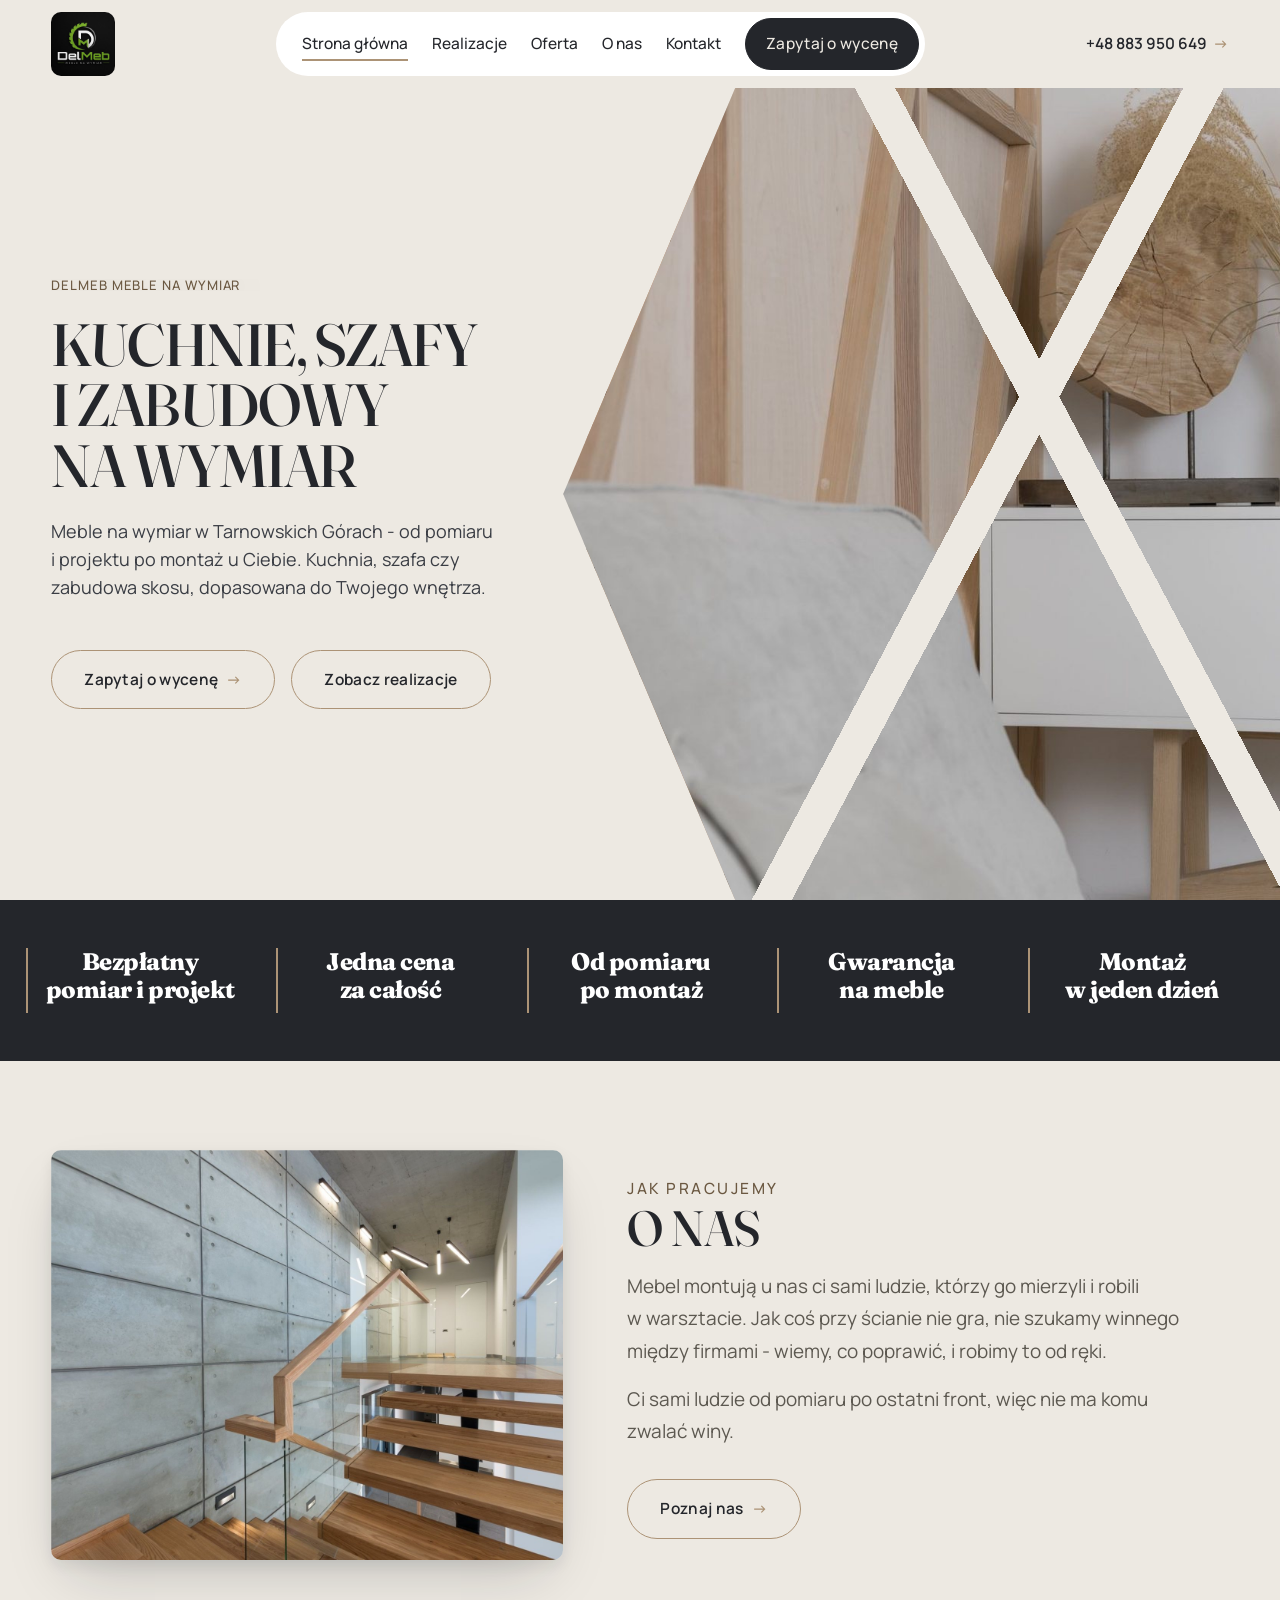
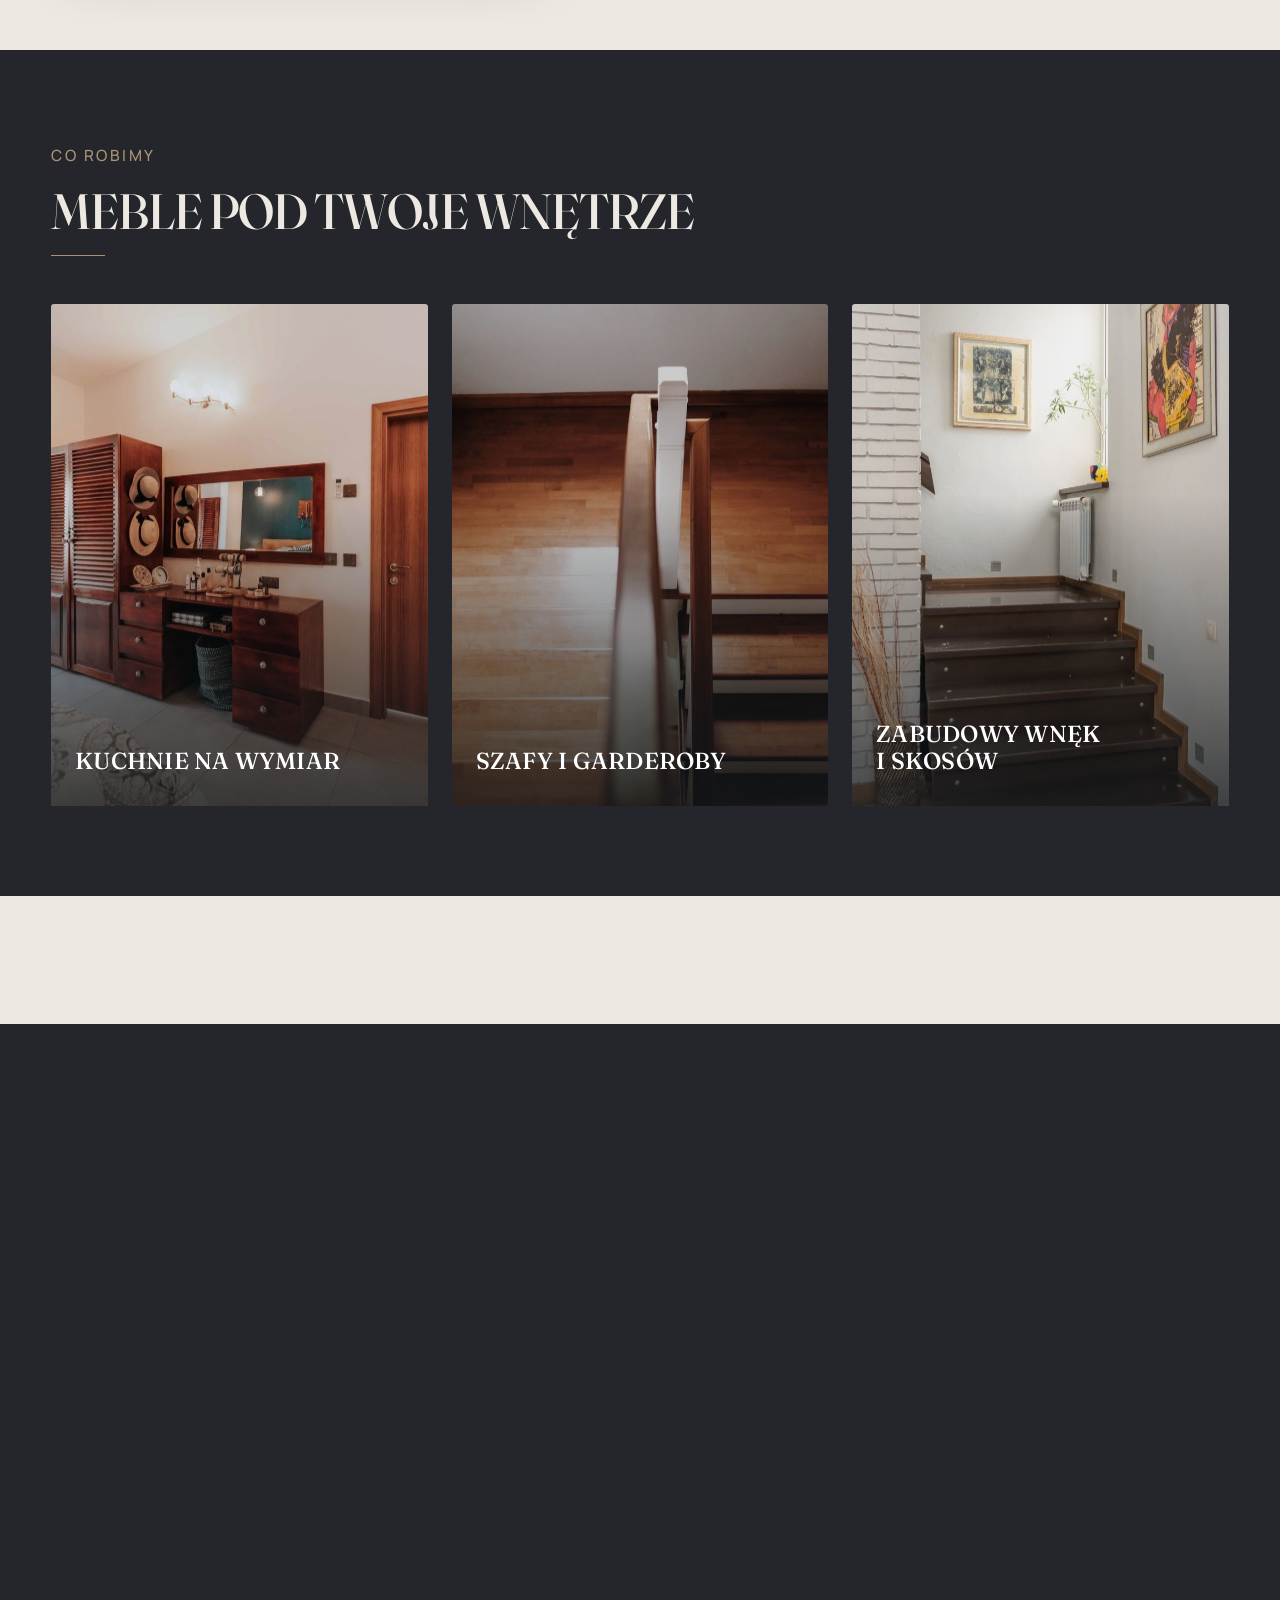
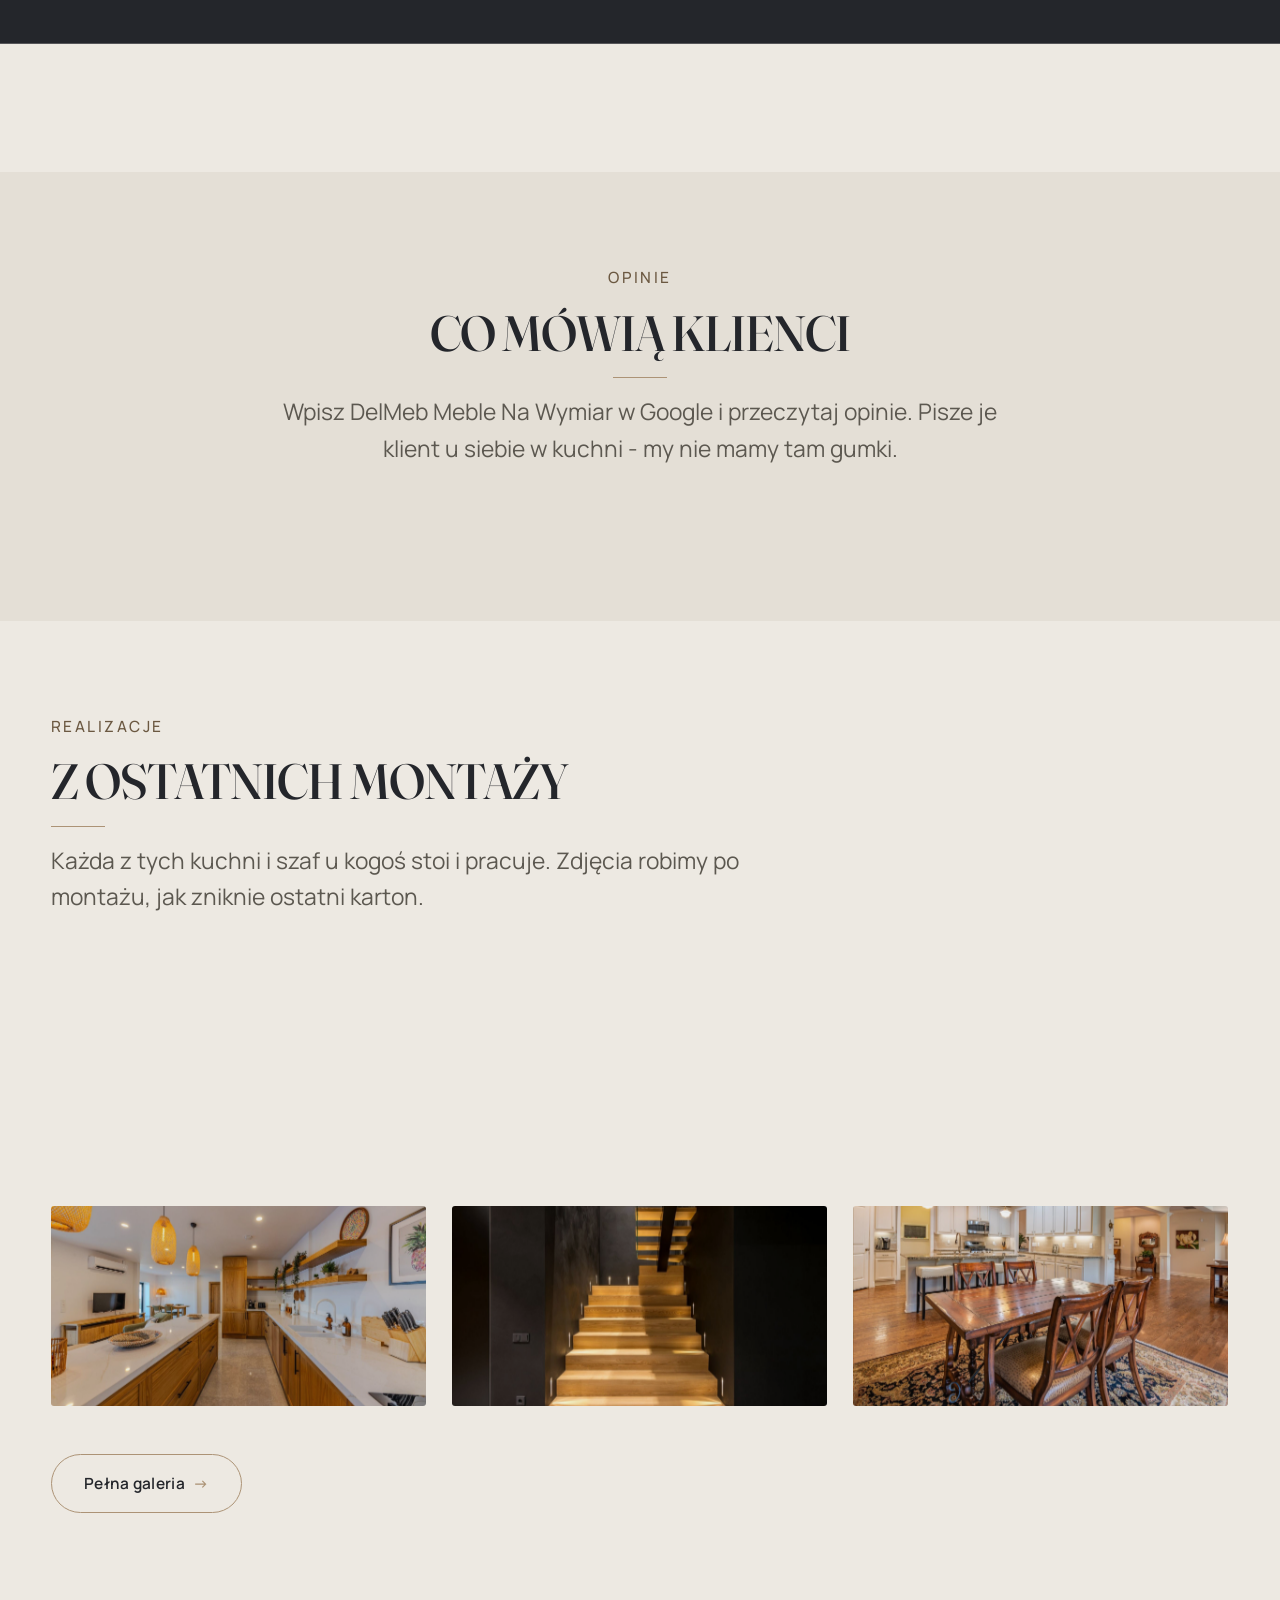
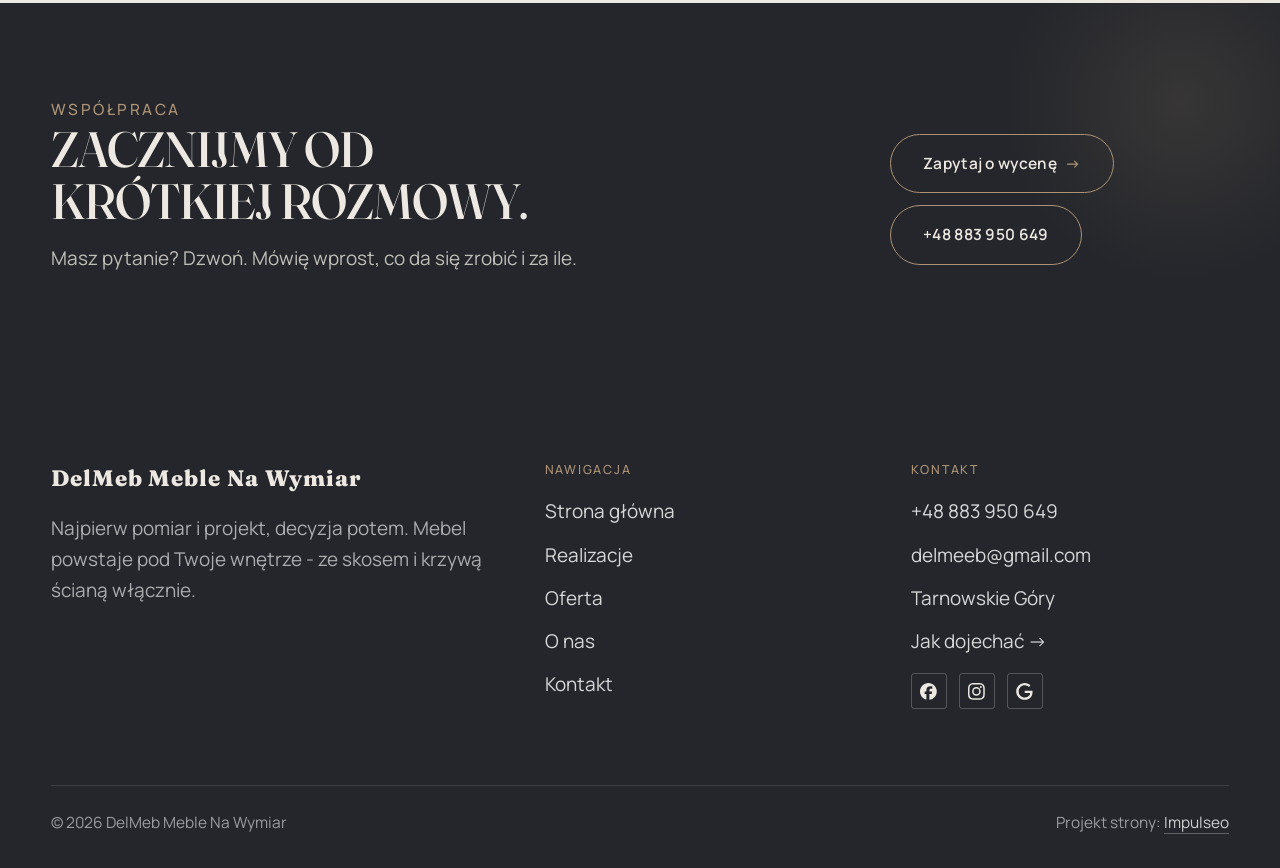
==== commit 7a6a458c: "[claude-edit][cmt:d74a1ec9-cc52-4eb9-83f6-d9b67ee331e3] wygląd w stylu klindworthroofing.com: beż/gr" ====
--- a/index.html
+++ b/index.html
@@ -20,7 +20,7 @@
 <script type="application/ld+json">{"@context": "https://schema.org", "@type": "HomeAndConstructionBusiness", "name": "DelMeb Meble Na Wymiar", "url": "https://kris20032.github.io/delmeb-meble-na-wymiar/", "telephone": "+48883950649", "image": "https://kris20032.github.io/delmeb-meble-na-wymiar/img/og.jpg", "areaServed": "Tarnowskie Góry", "sameAs": ["https://www.facebook.com/DelMeb.Meble.na.wymiar/", "https://www.instagram.com/delmeb_meble_na_wymiar/", "https://www.google.com/maps/place/DelMeb+Meble+Na+Wymiar/@50.4553258,18.847706,17z/data=!4m6!3m5!1s0x471129ba5f49520d:0xf92a352cb4d22ef1"]}</script>
 <link rel="preconnect" href="https://fonts.googleapis.com">
 <link rel="preconnect" href="https://fonts.gstatic.com" crossorigin>
-<link href="https://fonts.googleapis.com/css2?family=Lora:wght@500;600;700&family=Manrope:wght@400;500;600&display=swap" rel="stylesheet">
+<link href="https://fonts.googleapis.com/css2?family=Fraunces:opsz,wght@9..144,400;9..144,500;9..144,600&family=Manrope:wght@400;500;600&display=swap" rel="stylesheet">
 <link rel="stylesheet" href="assets/styles.css?v=ba3d588a">
 </head>
 <body>
@@ -36,21 +36,22 @@
       <a href="kontakt.html">Kontakt</a>
       <a href="kontakt.html" class="btn btn-accent">Zapytaj o wycenę</a>
     </nav>
+    <a class="nav-phone" href="tel:+48883950649">+48 883 950 649 <span class="arr">→</span></a>
     <button class="nav-toggle" aria-label="Menu"><span></span><span></span><span></span></button>
   </div>
 </header>
 
 <main>
-<section class="hero-cine">
-  <img src="img/hero.jpg" fetchpriority="high" data-rotate="img/g14.jpg|img/g13.jpg" alt="DelMeb Meble Na Wymiar - Meble na wymiar w Tarnowskich Górach. Od pomiaru po montaż. " width="1880" height="1253">
+<section class="hero-cine hero-kl">
+  <div class="kl-art"><img src="img/hero.jpg" fetchpriority="high" data-rotate="img/g14.jpg|img/g13.jpg" alt="DelMeb Meble Na Wymiar - kuchnia na wymiar z drewna" width="1880" height="1253"></div>
   <div class="wrap">
     <div class="hero-copy">
       <div class="brandmark bm-s"><span class="bm-line"><span>DelMeb Meble Na Wymiar</span></span></div>
-      <h1>Meble na wymiar w Tarnowskich Górach. Od pomiaru po montaż. </h1>
-      <p class="lead">Najpierw pomiar i projekt, decyzja potem. Mebel powstaje pod Twoje wnętrze - ze skosem i krzywą ścianą włącznie.</p>
+      <h1>Kuchnie, szafy i zabudowy na wymiar</h1>
+      <p class="lead">Meble na wymiar w Tarnowskich Górach - od pomiaru i projektu po montaż u Ciebie. Kuchnia, szafa czy zabudowa skosu, dopasowana do Twojego wnętrza.</p>
       <div class="hero-actions">
-        <a href="realizacje.html" class="btn btn-accent">Zobacz realizacje <span class="arr">→</span></a>
-        <a href="kontakt.html" class="btn btn-ghost btn-on-dark">Zapytaj o wycenę</a>
+        <a href="kontakt.html" class="btn btn-accent">Zapytaj o wycenę <span class="arr">→</span></a>
+        <a href="realizacje.html" class="btn btn-ghost">Zobacz realizacje</a>
       </div>
     </div>
   </div>
@@ -76,8 +77,12 @@
     </div>
   </div>
 </section>
-<section class="gateways-band">
+<section class="gateways-band kl-dark">
   <div class="wrap">
+    <div class="head reveal">
+      <span class="eyebrow">Co robimy</span>
+      <h2>Meble pod Twoje wnętrze</h2>
+    </div>
     <div class="gateways">
       <a href="oferta.html" class="gateway reveal"><img src="img/g2.jpg" alt="Kuchnie na wymiar" loading="lazy" width="1600" height="1067" decoding="async"><span class="g-ttl">Kuchnie na wymiar</span></a>
       <a href="oferta.html" class="gateway reveal"><img src="img/g3.jpg" alt="Szafy i garderoby" loading="lazy" width="1600" height="1066" decoding="async"><span class="g-ttl">Szafy i garderoby</span></a>
--- a/assets/styles.css
+++ b/assets/styles.css
@@ -1665,3 +1665,117 @@
 
 /* === szary tekst dociągnięty do czytelności (WCAG 4.5 na wszystkich tłach) === */
 :root{--muted:#64685F;}
+
+
+/* =====================================================================
+   SKÓRKA „KLINDWORTH" (prośba Szymona 16.10.2026: wygląd jak klindworthroofing.com)
+   Beż + grafit + złoty brąz, szeryfowe wersaliki, przyciski-pigułki z obwódką,
+   zdjęcie w nagłówku wycięte klinem i przecięte ukośnymi pasami.
+   Ten blok jest OSTATNI w pliku - wygrywa z wcześniejszymi :root i auto-paletą.
+   ===================================================================== */
+:root{
+  --paper:#EDE9E2; --paper-2:#E4DFD6; --paper-3:#DAD4C9;
+  --ink:#24262B; --ink-soft:#3A3D44; --muted:#5C5850;
+  --line:rgba(36,38,43,.14);
+  --accent:#AC9376; --accent-d:#6B5841; --accent-soft:rgba(172,147,118,.14);
+  --accent-text:#6B5841;
+  --dark:#24262B;
+  --font-display:'Fraunces',serif;
+}
+body{background:var(--paper)}
+
+/* typografia: szeryfowe wersaliki jak u wzorca */
+h1,h2{font-weight:500;text-transform:uppercase;letter-spacing:-.005em;line-height:1.04;font-variation-settings:"opsz" 144}
+h3{font-weight:500;letter-spacing:-.005em}
+.eyebrow{color:var(--accent-d);font-weight:500;letter-spacing:.16em;text-transform:uppercase}
+.eyebrow::before{display:none}
+
+/* przyciski: pigułka z cienką obwódką */
+.btn,.nav .nav-links a.btn{border-radius:999px}
+.btn-accent,.nav .nav-links a.btn-accent,.btn-ghost,.btn-light{
+  background:transparent;color:var(--ink);border:1px solid var(--accent);box-shadow:none}
+.nav .nav-links a.btn-accent{background:var(--ink);border-color:var(--ink);color:var(--paper)}
+.btn-accent:hover,.btn-ghost:hover,.btn-light:hover{background:var(--ink);border-color:var(--ink);color:var(--paper);transform:none;box-shadow:none}
+.nav .nav-links a.btn-accent:hover{background:var(--accent-d);border-color:var(--accent-d);color:#fff}
+.btn .arr{color:var(--accent)}
+.btn:hover .arr{color:inherit}
+
+/* pasek: beż, menu w białej pigułce, telefon po prawej */
+.nav{background:color-mix(in srgb,var(--paper) 92%,transparent);border-bottom:0}
+.nav.is-stuck{box-shadow:0 1px 0 var(--line)}
+.nav-inner{height:88px}
+.brand-logo{border-radius:10px}
+.nav-links{background:#fff;border-radius:999px;padding:6px 6px 6px 26px;gap:var(--space-5)}
+.nav-links a:not(.btn){color:var(--ink)}
+.nav-links a:not(.btn)::after{background:var(--accent)}
+.nav-phone{font-weight:600;color:var(--ink);white-space:nowrap;font-size:var(--text-sm);display:inline-flex;gap:6px;align-items:center}
+.nav-phone .arr{color:var(--accent);transition:transform .4s var(--mt-ease,ease)}
+.nav-phone:hover .arr{transform:translateX(4px)}
+@media(max-width:1180px){.nav-phone{display:none}}
+/* main.js rezerwuje inline padding-right pod odpięty CTA - tu CTA siedzi w pigułce, więc rezerwa zbędna */
+@media(min-width:681px){.nav .nav-links{padding-right:6px!important}}
+@media(max-width:1000px) and (min-width:681px){.nav-links{padding-left:18px;gap:var(--space-4)}}
+@media(max-width:680px){.nav-inner{height:72px}.nav-links{background:var(--paper);border-radius:0;padding:var(--space-4) 6%}}
+/* telefon: dolny pasek z grafitowym przyciskiem (złoty pod białym napisem miał za słaby kontrast) */
+.sr-book{background:var(--ink);color:var(--paper)}
+
+/* ---------- HERO strony głównej: tekst na beżu, zdjęcie w klinie z pasami ---------- */
+.hero-cine.hero-kl{background:var(--paper);min-height:clamp(560px,calc(100svh - 88px),860px);border-bottom:0;align-items:center}
+.hero-kl::after{display:none}
+.hero-kl .kl-art{position:absolute;top:0;right:0;bottom:0;width:56%;overflow:hidden;
+  clip-path:polygon(0 50%,24% 0,100% 0,100% 100%,24% 100%)}
+.hero-kl .kl-art>img{position:absolute;inset:0;width:100%;height:100%;object-fit:cover;object-position:center}
+/* ukośne beżowe pasy przecinające zdjęcie (motyw „X" z wzorca) */
+.hero-kl .kl-art::after,.pagehead::after{content:"";position:absolute;inset:0;z-index:2;pointer-events:none;
+  background:
+    linear-gradient(118deg,transparent 54%,var(--paper) 54%,var(--paper) 57.5%,transparent 57.5%),
+    linear-gradient(62deg,transparent 63%,var(--paper) 63%,var(--paper) 66.5%,transparent 66.5%)}
+.hero-kl .wrap{padding-block:var(--space-8)}
+.hero-kl .hero-copy{max-width:min(560px,40%)}
+.hero-kl .brandmark{color:var(--accent-d);font-family:var(--font-body);font-weight:500;letter-spacing:.16em;text-transform:uppercase}
+.hero-cine.hero-kl .brandmark.bm-s{font-size:.82rem}
+.hero-cine.hero-kl h1{color:var(--ink);font-size:clamp(2.4rem,1.4rem + 2.9vw,4.3rem);text-wrap:balance}
+.hero-cine.hero-kl .lead{color:var(--ink-soft);max-width:46ch}
+@media(max-width:1100px){.hero-kl .hero-copy{max-width:48%}}
+@media(max-width:900px){
+  .hero-cine.hero-kl{display:flex;flex-direction:column;align-items:stretch;min-height:0;padding:0}
+  .hero-kl .kl-art{position:relative;width:100%;height:min(62vw,420px);order:-1;
+    clip-path:polygon(0 0,100% 0,100% 88%,50% 100%,0 88%)}
+  .hero-kl .wrap{padding-block:var(--space-6) var(--space-8)}
+  .hero-kl .hero-copy{max-width:none}
+}
+
+/* ---------- NAGŁÓWKI PODSTRON: ten sam motyw ---------- */
+.pagehead{background:var(--paper);min-height:clamp(380px,52svh,560px);align-items:center;border-bottom:0}
+.pagehead img{left:auto;right:0;width:52%;clip-path:polygon(0 50%,22% 0,100% 0,100% 100%,22% 100%)}
+.pagehead::after{left:auto;right:0;width:52%}
+.pagehead .wrap{color:var(--ink);padding-block:var(--space-8)}
+.pagehead .wrap>*{max-width:min(520px,42%)}
+.pagehead h1{color:var(--ink);text-shadow:none;font-size:clamp(2.3rem,1.5rem + 2.4vw,3.9rem)}
+.pagehead .eyebrow{color:var(--accent-d)}
+.pagehead p{color:var(--ink-soft);text-shadow:none}
+@media(max-width:900px){
+  .pagehead{display:flex;flex-direction:column;align-items:stretch;min-height:0;padding:0}
+  .pagehead img{position:relative;inset:auto;width:100%;height:min(56vw,340px);
+    clip-path:polygon(0 0,100% 0,100% 88%,50% 100%,0 88%)}
+  .pagehead::after{left:0;right:0;top:0;bottom:auto;width:100%;height:min(56vw,340px)}
+  .pagehead .wrap{padding-block:var(--space-6) var(--space-7)}
+  .pagehead .wrap>*{max-width:none}
+}
+
+/* ---------- sekcje ciemne (grafit) ---------- */
+.strip,.cta,footer,.kl-dark{background:var(--dark);color:var(--paper)}
+.strip .item{border-left-color:var(--accent)}
+.kl-dark{padding-block:clamp(56px,7vw,110px)}
+.cta{background:var(--dark);color:var(--paper)}
+.cta h2{color:var(--paper)}
+.cta p{color:rgba(237,233,226,.78)}
+.cta .eyebrow{color:var(--accent)}
+.cta .btn-light,.cta .btn-ghost-cta{color:var(--paper);border-color:var(--accent);background:transparent}
+.cta .btn-light:hover,.cta .btn-ghost-cta:hover{background:var(--paper);color:var(--ink);border-color:var(--paper)}
+footer .foot-col h4{color:var(--accent);text-transform:uppercase;letter-spacing:.14em;font-size:.78rem;font-weight:500}
+.gateway .g-ttl{text-transform:uppercase;font-weight:500;letter-spacing:.01em}
+.opinie{background:var(--paper-2)}
+.kl-dark .head h2{color:var(--paper)}
+.kl-dark .eyebrow{color:var(--accent)}
+.kl-dark .head{margin-bottom:var(--space-7)}
